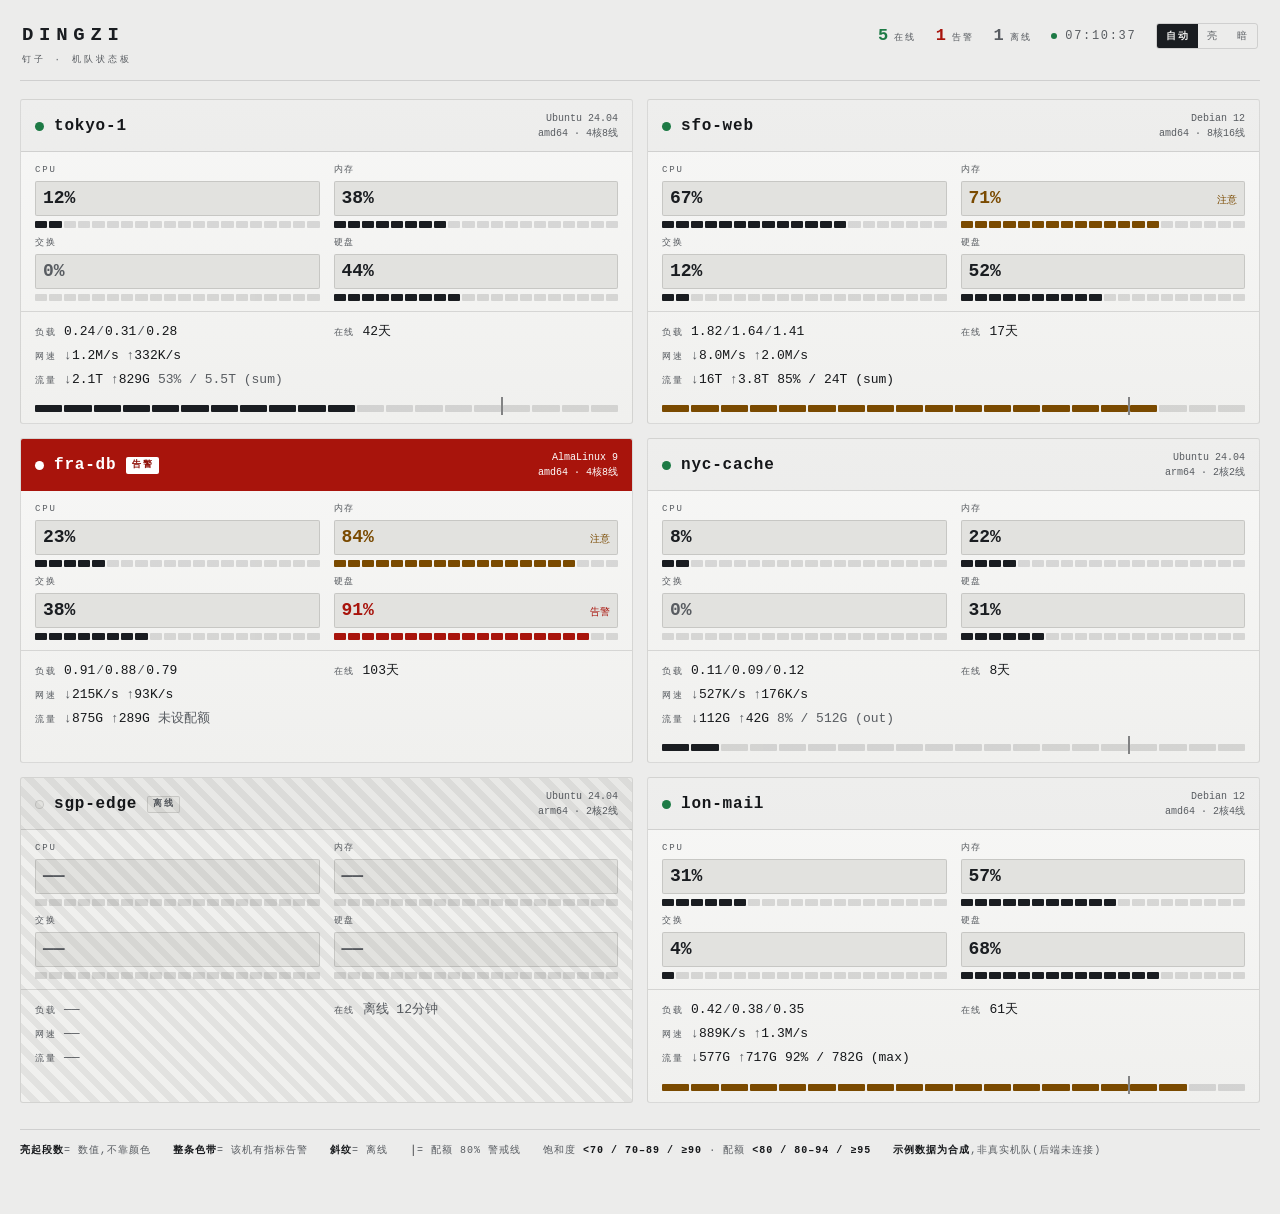
==== internal/server/web/index.html @ e0c04b88 "Promote station board to the product panel; act on rebuild directive Author chose direction A and as" ====
<!DOCTYPE html>
<html lang="zh-CN" data-theme="auto">
<head>
<meta charset="UTF-8">
<meta name="viewport" content="width=device-width, initial-scale=1">
<meta name="color-scheme" content="dark light">
<title>Dingzi 钉子</title>
</head>
<body>
<!--
THESIS: A fleet panel read the way a departure board is read — from across the
room, before you decide to care. Refuses the category's rounded-card dashboard
with a donut chart and a gradient accent.
OWN-WORLD: Near-black board ground, amber readouts in recessed wells. Segmented
LED bars whose lit count carries the value, so magnitude survives without
colour. A board marks an exception loudly: a machine in trouble takes a filled
status band across its header, the way a cancelled service does. Light theme is
the printed timetable — black ink on paper, colour reserved for exceptions.
STORY: The operator sees which headers are banded and knows the fleet's state
without reading a number.
FIRST VIEWPORT: Board header with live clock and fleet tally; beneath it a grid
of machine blocks, four saturation metrics loud, static facts quiet.
FORM: Transit departure board, candidate 6 of 7, seed f4ae58b6. Chosen by the
author over the rack panel and the bar signature.
FINISH: unreviewed and undocumented is unfinished; this build ends with the finish review, the verdict, DESIGN.md, and every shipping raster carrying its provenance
-->
<style>
/* ---- tokens -------------------------------------------------------------
   Dark is the board itself. Light is not a washed-out board: it is the printed
   timetable, where normal entries are black ink and only exceptions take
   colour. That inversion is what fixes the light theme's contrast — the old
   amber-on-paper readouts sat at 4.18:1, under the 4.5:1 floor. */
:root{
  --ground:#08090b; --board:#13161b; --board-lo:#0e1116; --well:#080a0d;
  --edge:rgba(255,255,255,.07);
  --ink:#e9e7e2; --ink-dim:#8a8780;
  --val:#ffb000;              /* normal readout */
  --caution:#ffd400; --warn:#ff4133; --ok:#3ad17c;
  --band:#ff4133;             /* header band on an in-trouble machine */
  /* Ink on the band is the board's own ground, not white: white on this red is
     3.47:1, and darkening the band to fix that would cost it the loudness that
     makes it the anchor. Dark-on-bright is what warning signage does anyway, and
     it reads as punched out of the board. #08090b on #ff4133 = 5.66:1. */
  --band-ink:#08090b;
  /* The 告警 tag is a light chip standing off the red band, carrying ink deeper
     than the band itself: --band on white is only 3.47:1, and this tag is what
     keeps state off colour alone. #c62519 on #f7f5f2 = 4.9:1. */
  --flag-bg:#f7f5f2; --flag-ink:#c62519;
  --lamp-glow:1;              /* LEDs emit on the dark board */
  --hatch:rgba(255,255,255,.045);
  --mono:ui-monospace,SFMono-Regular,"SF Mono",Menlo,Consolas,monospace;
  --sans:-apple-system,BlinkMacSystemFont,"Segoe UI","Noto Sans SC","PingFang SC","Microsoft YaHei",sans-serif;
  --r:3px;
}
/* Light: printed timetable. Measured against --well #e2e2df —
   ink #1a1d21 15.2:1 · caution #7a4a00 6.0:1 · warn #a8140c 6.1:1 · dim #585c61 5.2:1.
   All clear 4.5:1. Normal readouts are ink, not amber, so the colour that does
   appear means something. */
@media (prefers-color-scheme:light){
  :root[data-theme=auto]{
    --ground:#ececeb; --board:#f7f7f6; --board-lo:#f0f0ee; --well:#e2e2df;
    --edge:rgba(0,0,0,.12);
    --ink:#15171a; --ink-dim:#585c61;
    --val:#1a1d21; --caution:#7a4a00; --warn:#a8140c; --ok:#1d7a45;
    --band:#a8140c; --band-ink:#fff; --flag-bg:#fff; --flag-ink:#8f1109;
    --lamp-glow:0;            /* printed status dots do not emit light */
    --hatch:rgba(0,0,0,.055);
  }
}
:root[data-theme=light]{
  --ground:#ececeb; --board:#f7f7f6; --board-lo:#f0f0ee; --well:#e2e2df;
  --edge:rgba(0,0,0,.12);
  --ink:#15171a; --ink-dim:#585c61;
  --val:#1a1d21; --caution:#7a4a00; --warn:#a8140c; --ok:#1d7a45;
  --band:#a8140c; --band-ink:#fff; --flag-bg:#fff; --flag-ink:#8f1109;
  --lamp-glow:0;
  --hatch:rgba(0,0,0,.055);
}
*{box-sizing:border-box;margin:0;padding:0}
html{-webkit-text-size-adjust:100%}
body{
  background:var(--ground); color:var(--ink);
  font-family:var(--sans); font-size:14px; line-height:1.4;
  padding:22px 20px 56px; min-height:100vh;
  font-variant-numeric:tabular-nums;
}
/* Browser surfaces belong to the design too — these ship as browser defaults
   otherwise, which is the cheapest tell that a page was assembled. */
::selection{background:var(--val);color:var(--ground)}
:root{caret-color:var(--val);scrollbar-color:var(--edge) transparent;scrollbar-width:thin}
::-webkit-scrollbar{width:11px;height:11px}
::-webkit-scrollbar-track{background:transparent}
::-webkit-scrollbar-thumb{background:var(--edge);border-radius:6px}
::-webkit-scrollbar-thumb:hover{background:var(--ink-dim)}
:focus-visible{outline:2px solid var(--val);outline-offset:2px}

/* ---- board header ------------------------------------------------------- */
.board{max-width:1560px;margin:0 auto}
.masthead{
  display:flex;align-items:baseline;gap:18px;flex-wrap:wrap;
  padding:0 2px 14px;border-bottom:1px solid var(--edge);margin-bottom:18px;
}
.wordmark{
  font-family:var(--mono);font-size:19px;font-weight:700;letter-spacing:.30em;
  text-transform:uppercase;color:var(--val);
}
.wordmark small{
  display:block;font-size:9px;letter-spacing:.34em;color:var(--ink-dim);
  margin-top:5px;font-weight:400;
}
.tally{display:flex;gap:20px;margin-left:auto;align-items:center;flex-wrap:wrap}
.tally b{font-family:var(--mono);font-size:17px;font-weight:600}
.tally i{
  font-style:normal;font-size:9px;letter-spacing:.20em;text-transform:uppercase;
  color:var(--ink-dim);margin-left:6px;
}
.t-on b{color:var(--ok)} .t-warn b{color:var(--warn)} .t-off b{color:var(--ink-dim)}
/* Now-marker: a board nobody can date lies when the feed dies. */
.clock{
  font-family:var(--mono);font-size:12px;letter-spacing:.14em;color:var(--ink-dim);
  display:flex;align-items:center;gap:8px;
}
.clock .beat{
  width:6px;height:6px;border-radius:50%;background:var(--ok);
  box-shadow:0 0 calc(8px * var(--lamp-glow)) var(--ok);
  animation:beat 2s steps(1,end) infinite;
}
@keyframes beat{0%,49%{opacity:1}50%,100%{opacity:.18}}
.themer{display:flex;border:1px solid var(--edge);border-radius:var(--r);overflow:hidden}
.themer button{
  font:inherit;font-size:10px;letter-spacing:.14em;text-transform:uppercase;
  padding:5px 9px;background:transparent;color:var(--ink-dim);border:0;cursor:pointer;
}
.themer button[aria-pressed=true]{background:var(--val);color:var(--ground);font-weight:700}

.grid{display:grid;gap:14px;grid-template-columns:repeat(auto-fill,minmax(430px,1fr))}
@media (max-width:940px){.grid{grid-template-columns:1fr}}

/* ---- machine block ------------------------------------------------------ */
.mc{
  background:linear-gradient(180deg,var(--board) 0%,var(--board-lo) 100%);
  border:1px solid var(--edge);border-radius:var(--r);
  padding:0 0 11px;position:relative;overflow:hidden;
}
.mc.is-off{background:var(--board-lo)}
/* Offline hatch — state as pattern, never colour alone. */
.mc.is-off::before{
  content:"";position:absolute;inset:0;pointer-events:none;
  background:repeating-linear-gradient(45deg,transparent 0 7px,var(--hatch) 7px 14px);
}
/* THE ANCHOR. A 9px lamp against ten equal wells gave the eye nothing to catch,
   so a machine in trouble takes a filled band across its whole header — what a
   board does to a cancelled service. This is the card-level signal that makes
   the fleet readable without reading a number. */
.mc-head{
  display:flex;align-items:center;gap:10px;
  padding:11px 14px 10px;border-bottom:1px solid var(--edge);
  background:rgba(0,0,0,.16);
}
:root[data-theme=light] .mc-head,
:root[data-theme=auto] .mc-head{background:rgba(0,0,0,.035)}
@media (prefers-color-scheme:dark){:root[data-theme=auto] .mc-head{background:rgba(0,0,0,.16)}}
.mc.is-warn .mc-head{background:var(--band);border-bottom-color:var(--band)}
.mc.is-warn .mc-name,.mc.is-warn .mc-spec{color:var(--band-ink)}
/* No opacity on the spec here: fading ink against the band is what pushed it
   under the contrast floor. It is already quiet by size. */
.lamp{width:9px;height:9px;border-radius:50%;flex:none;background:var(--ok);
  box-shadow:0 0 calc(9px * var(--lamp-glow)) var(--ok)}
.lamp.off{background:var(--well);box-shadow:inset 0 0 0 1px var(--edge)}
/* On a banded header the lamp reads as a hole punched in the band. A glowing
   green dot inside a red band would be two conflicting signals. */
.mc.is-warn .lamp{background:var(--band-ink);box-shadow:none}
.mc-name{font-family:var(--mono);font-size:16px;font-weight:600;letter-spacing:.05em}
/* Text marker beside the lamp: colourblind- and distance-safe. */
.mc-flag{
  font-family:var(--mono);font-size:9px;letter-spacing:.16em;text-transform:uppercase;
  padding:2px 6px;border-radius:2px;font-weight:700;
}
.mc.is-warn .mc-flag{background:var(--flag-bg);color:var(--flag-ink)}
.mc-flag.off{background:var(--well);color:var(--ink-dim);box-shadow:inset 0 0 0 1px var(--edge)}
.mc-spec{
  margin-left:auto;text-align:right;font-family:var(--mono);font-size:10px;
  color:var(--ink-dim);line-height:1.5;
}

/* ---- tier 1: the four saturation metrics, loud ---------------------------
   PRODUCT.md principle 3: unequal information, unequal weight. These four say
   whether the machine is in trouble, so they get the size and the bars. */
.sat{padding:12px 14px 0;display:grid;grid-template-columns:1fr 1fr;gap:9px 14px}
.mod{min-width:0}
.mod-k{
  font-family:var(--mono);font-size:9px;letter-spacing:.20em;text-transform:uppercase;
  color:var(--ink-dim);margin-bottom:4px;
}
/* Recessed well. No fold seam: at this size a 1px line across the middle of a
   numeral reads as a strikethrough, not a hinge. */
.well{
  background:var(--well);border-radius:2px;box-shadow:inset 0 0 0 1px var(--edge);
  padding:5px 8px;display:flex;align-items:baseline;gap:7px;
  transform-origin:50% 50%;backface-visibility:hidden;
}
.well.flipping{animation:flip .19s ease-out}
@keyframes flip{
  0%{transform:perspective(220px) rotateX(-84deg);filter:brightness(1.5)}
  100%{transform:perspective(220px) rotateX(0);filter:brightness(1)}
}
@media (prefers-reduced-motion:reduce){
  .well.flipping{animation:none}
  .clock .beat{animation:none}
}
.num{font-family:var(--mono);font-size:18px;font-weight:600;color:var(--val)}
.num.caution{color:var(--caution)} .num.warn{color:var(--warn)}
.num.dead,.num.zero{color:var(--ink-dim)}
.sub{font-family:var(--mono);font-size:10px;color:var(--ink-dim);margin-left:auto;
  white-space:nowrap}
.num.caution+.sub{color:var(--caution)} .num.warn+.sub{color:var(--warn)}

/* Segmented bar: lit-segment COUNT carries the value, so magnitude reads
   without relying on hue. */
.segs{display:flex;gap:2px;margin-top:5px;height:7px}
.seg{flex:1;background:var(--edge);border-radius:1px}
.seg.on{background:var(--val)}
.seg.on.caution{background:var(--caution)}
.seg.on.warn{background:var(--warn)}
.mc.is-off .seg{background:var(--edge)}

/* ---- tier 2: reference facts, quiet ------------------------------------- */
.facts{padding:11px 14px 0;margin-top:10px;border-top:1px solid var(--edge);
  display:grid;grid-template-columns:1fr 1fr;gap:6px 14px}
.fx{display:flex;align-items:baseline;gap:8px;min-width:0}
.fk{font-family:var(--mono);font-size:9px;letter-spacing:.17em;text-transform:uppercase;
  color:var(--ink-dim);flex:none}
.fv{font-family:var(--mono);font-size:13px;color:var(--ink)}
.fv.k{color:var(--ink-dim)}
.fv i{font-style:normal;color:var(--ink-dim)}
.fv em{font-style:normal;color:var(--ink-dim);padding:0 1px}
.w2{grid-column:1/-1}
/* Quota: the bar is scaled to the cap, so the tick marks the 80% caution line
   rather than restating the bar's own end. */
.quota{position:relative;margin-top:5px}
.limit{position:absolute;top:-3px;bottom:-3px;left:80%;width:2px;background:var(--ink);
  opacity:.5}
.legend{
  max-width:1560px;margin:26px auto 0;padding-top:14px;border-top:1px solid var(--edge);
  font-family:var(--mono);font-size:10px;letter-spacing:.10em;color:var(--ink-dim);
  display:flex;gap:9px 22px;flex-wrap:wrap;
}
.legend b{color:var(--ink);font-weight:600}

/* ---- phone --------------------------------------------------------------
   Last, so these win the cascade over the rules they override.
   The saturation metrics STAY two-up: collapsing all ten fields to one column
   cost 612px per machine, which is a ~30,000px scroll at the 50-machine ceiling
   PRODUCT.md names, on the viewport it calls first-class. */
@media (max-width:560px){
  body{padding:16px 12px 44px}
  .masthead{gap:11px;padding-bottom:12px}
  .tally{margin-left:0;width:100%;gap:13px}
  .tally b{font-size:15px}
  .wordmark{font-size:16px}
  .wordmark small{font-size:8px}
  .mc-head{padding:10px 12px 9px}
  .mc-name{font-size:15px}
  .mc-spec{font-size:9px}
  .sat{padding:11px 12px 0;gap:8px 10px}
  .num{font-size:16px}
  .facts{padding:10px 12px 0;grid-template-columns:1fr;gap:5px}
  .legend{gap:7px 16px}
}
</style>
<div class="board">
  <header class="masthead">
    <div class="wordmark">DINGZI<small>钉子 · 机队状态板</small></div>
    <div class="tally">
      <span class="t-on"><b id="n-on">—</b><i>在线</i></span>
      <span class="t-warn"><b id="n-warn">—</b><i>告警</i></span>
      <span class="t-off"><b id="n-off">—</b><i>离线</i></span>
      <span class="clock"><span class="beat" aria-hidden="true"></span><span id="clk">--:--:--</span></span>
      <div class="themer" role="group" aria-label="主题">
        <button type="button" data-t="auto" aria-pressed="true">自动</button>
        <button type="button" data-t="light" aria-pressed="false">亮</button>
        <button type="button" data-t="dark" aria-pressed="false">暗</button>
      </div>
    </div>
  </header>
  <div class="grid" id="grid"></div>
  <div class="legend">
    <span><b>亮起段数</b>= 数值,不靠颜色</span>
    <span><b>整条色带</b>= 该机有指标告警</span>
    <span><b>斜纹</b>= 离线</span>
    <span><b>│</b>= 配额 80% 警戒线</span>
    <span>饱和度 <b>&lt;70 / 70–89 / ≥90</b> · 配额 <b>&lt;80 / 80–94 / ≥95</b></span>
    <span id="src"></span>
  </div>
</div>
<script>
"use strict";
const T={caution:70,warn:90};
const band=v=>v>=T.warn?"warn":v>=T.caution?"caution":"";
const qband=v=>v>=95?"warn":v>=80?"caution":"";
function human(b){const u=["B","K","M","G","T","P"];let i=0;
  while(b>=1024&&i<u.length-1){b/=1024;i++}
  return (b<10&&i>0?b.toFixed(1):Math.round(b))+u[i]}
function dur(s){if(!s)return "—";const d=Math.floor(s/86400);
  if(d>0)return d+"天";const h=Math.floor(s/3600);
  if(h>0)return h+"小时";return Math.max(1,Math.floor(s/60))+"分钟"}
function segs(v,cls){let h='<div class="segs" aria-hidden="true">';
  const on=Math.round(v/5);
  for(let i=0;i<20;i++)h+='<div class="seg'+(i<on?" on "+cls:"")+'"></div>';
  return h+"</div>"}
// Tier 1: loud. Lit-segment count carries magnitude; the text marker carries
// caution and warn without relying on hue.
function sat(k,v,off){
  if(off)return '<div class="mod"><div class="mod-k">'+k+'</div><div class="well">'+
    '<span class="num dead">——</span></div>'+segs(0,"")+'</div>';
  const c=band(v), tone=v===0?"zero":c;
  return '<div class="mod"><div class="mod-k">'+k+'</div><div class="well">'+
    '<span class="num '+tone+'">'+v+'%</span>'+
    (c?'<span class="sub">'+(c==="warn"?"告警":"注意")+'</span>':'')+
    '</div>'+segs(v,c)+'</div>'}
function quota(m){
  const io='<span class="fv"><i>↓</i>'+human(m.net_in_total)+
    ' <i>↑</i>'+human(m.net_out_total)+'</span>';
  if(!m.quota_bytes)return '<div class="fx w2"><span class="fk">流量</span>'+io+
    '<span class="fv k">未设配额</span></div>';
  const mode=m.quota_mode||"sum";
  const used=mode==="out"?m.net_out_total:mode==="max"
    ?Math.max(m.net_in_total,m.net_out_total):m.net_in_total+m.net_out_total;
  const p=Math.min(100,Math.round(used/m.quota_bytes*100)), c=qband(p);
  return '<div class="fx w2"><span class="fk">流量</span>'+io+
    '<span class="fv'+(c?" ":" k")+'">'+p+'% / '+human(m.quota_bytes)+
    ' ('+mode+')</span></div>'+
    '<div class="w2 quota">'+segs(p,c)+'<span class="limit"></span></div>'}
function card(m){
  const off=!m.online;
  const hot=!off&&[m.cpu,m.mem,m.swap,m.disk].some(v=>v>=T.warn);
  return '<article class="mc'+(off?" is-off":"")+(hot?" is-warn":"")+'">'+
    '<div class="mc-head">'+
      '<span class="lamp'+(off?" off":"")+'" aria-hidden="true"></span>'+
      '<span class="mc-name">'+m.name+'</span>'+
      (off?'<span class="mc-flag off">离线</span>':
       hot?'<span class="mc-flag">告警</span>':'')+
      '<span class="mc-spec">'+m.platform+' '+m.platform_version+'<br>'+
        m.arch+' · '+m.cores+'核'+m.threads+'线</span>'+
    '</div>'+
    '<div class="sat">'+sat("CPU",m.cpu,off)+sat("内存",m.mem,off)+
      sat("交换",m.swap,off)+sat("硬盘",m.disk,off)+'</div>'+
    '<div class="facts">'+
      '<div class="fx"><span class="fk">负载</span><span class="fv'+(off?" k":"")+'">'+
        (off?"——":m.load.map(x=>x.toFixed(2)).join('<em>/</em>'))+'</span></div>'+
      '<div class="fx"><span class="fk">在线</span><span class="fv'+(off?" k":"")+'">'+
        (off?"离线 "+dur(m.offline_for):dur(m.uptime))+'</span></div>'+
      '<div class="fx w2"><span class="fk">网速</span><span class="fv'+(off?" k":"")+'">'+
        (off?"——":'<i>↓</i>'+human(m.net_in_speed)+'/s <i>↑</i>'+
          human(m.net_out_speed)+'/s')+'</span></div>'+
      (off?'<div class="fx w2"><span class="fk">流量</span>'+
        '<span class="fv k">——</span></div>':quota(m))+
    '</div></article>'}

const grid=document.getElementById("grid");
function render(list){
  grid.innerHTML=list.map(card).join("");
  const on=list.filter(m=>m.online).length;
  const hot=list.filter(m=>m.online&&
    [m.cpu,m.mem,m.swap,m.disk].some(v=>v>=T.warn)).length;
  document.getElementById("n-on").textContent=on;
  document.getElementById("n-warn").textContent=hot;
  document.getElementById("n-off").textContent=list.length-on;
}
// The panel reads its own API. Until the server exists the demo set renders so
// the surface can be reviewed, and it says so in the legend rather than passing
// invented figures off as a real fleet.
async function load(){
  try{
    const r=await fetch("/api/v1/servers",{headers:{"Accept":"application/json"}});
    if(!r.ok)throw new Error("HTTP "+r.status);
    render(await r.json());
    document.getElementById("src").textContent="";
  }catch{
    render(DEMO);
    document.getElementById("src").innerHTML=
      '<b>示例数据为合成</b>,非真实机队(后端未连接)';
  }
}
const DEMO=[
 {name:"tokyo-1",platform:"Ubuntu",platform_version:"24.04",arch:"amd64",cores:4,
  threads:8,online:1,cpu:12,mem:38,swap:0,disk:44,load:[.24,.31,.28],uptime:3628800,
  net_in_speed:1.26e6,net_out_speed:3.4e5,net_in_total:2.31e12,net_out_total:8.9e11,
  quota_bytes:6e12,quota_mode:"sum"},
 {name:"sfo-web",platform:"Debian",platform_version:"12",arch:"amd64",cores:8,
  threads:16,online:1,cpu:67,mem:71,swap:12,disk:52,load:[1.82,1.64,1.41],
  uptime:1468800,net_in_speed:8.4e6,net_out_speed:2.1e6,net_in_total:1.8e13,
  net_out_total:4.2e12,quota_bytes:2.6e13,quota_mode:"sum"},
 {name:"fra-db",platform:"AlmaLinux",platform_version:"9",arch:"amd64",cores:4,
  threads:8,online:1,cpu:23,mem:84,swap:38,disk:91,load:[.91,.88,.79],
  uptime:8899200,net_in_speed:2.2e5,net_out_speed:9.5e4,net_in_total:9.4e11,
  net_out_total:3.1e11,quota_bytes:0},
 {name:"nyc-cache",platform:"Ubuntu",platform_version:"24.04",arch:"arm64",cores:2,
  threads:2,online:1,cpu:8,mem:22,swap:0,disk:31,load:[.11,.09,.12],uptime:691200,
  net_in_speed:5.4e5,net_out_speed:1.8e5,net_in_total:1.2e11,net_out_total:4.5e10,
  quota_bytes:5.5e11,quota_mode:"out"},
 {name:"sgp-edge",platform:"Ubuntu",platform_version:"24.04",arch:"arm64",cores:2,
  threads:2,online:0,offline_for:720},
 {name:"lon-mail",platform:"Debian",platform_version:"12",arch:"amd64",cores:2,
  threads:4,online:1,cpu:31,mem:57,swap:4,disk:68,load:[.42,.38,.35],uptime:5270400,
  net_in_speed:9.1e5,net_out_speed:1.4e6,net_in_total:6.2e11,net_out_total:7.7e11,
  quota_bytes:8.4e11,quota_mode:"max"}];

const Q=new URLSearchParams(location.search);
const STILL=Q.has("still");
function tick(){const d=new Date();document.getElementById("clk").textContent=
  [d.getHours(),d.getMinutes(),d.getSeconds()]
    .map(x=>String(x).padStart(2,"0")).join(":")}
if(STILL){document.getElementById("clk").textContent="14:32:07"}
else{tick();setInterval(tick,1000);
  setInterval(()=>{const w=grid.querySelectorAll(".well");
    const t=w[Math.floor(Math.random()*w.length)];if(!t)return;
    t.classList.add("flipping");
    setTimeout(()=>t.classList.remove("flipping"),200)},1400);}

const html=document.documentElement;
const btns=[...document.querySelectorAll(".themer button")];
function setT(t,persist){html.dataset.theme=t;
  if(persist!==false)try{localStorage.setItem("dingzi-theme",t)}catch{}
  btns.forEach(b=>b.setAttribute("aria-pressed",String(b.dataset.t===t)))}
btns.forEach(b=>b.onclick=()=>setT(b.dataset.t));
const forced=Q.get("theme");
let stored=null;try{stored=localStorage.getItem("dingzi-theme")}catch{}
setT(forced||stored||"auto",!forced);
load();
</script>
</body>
</html>
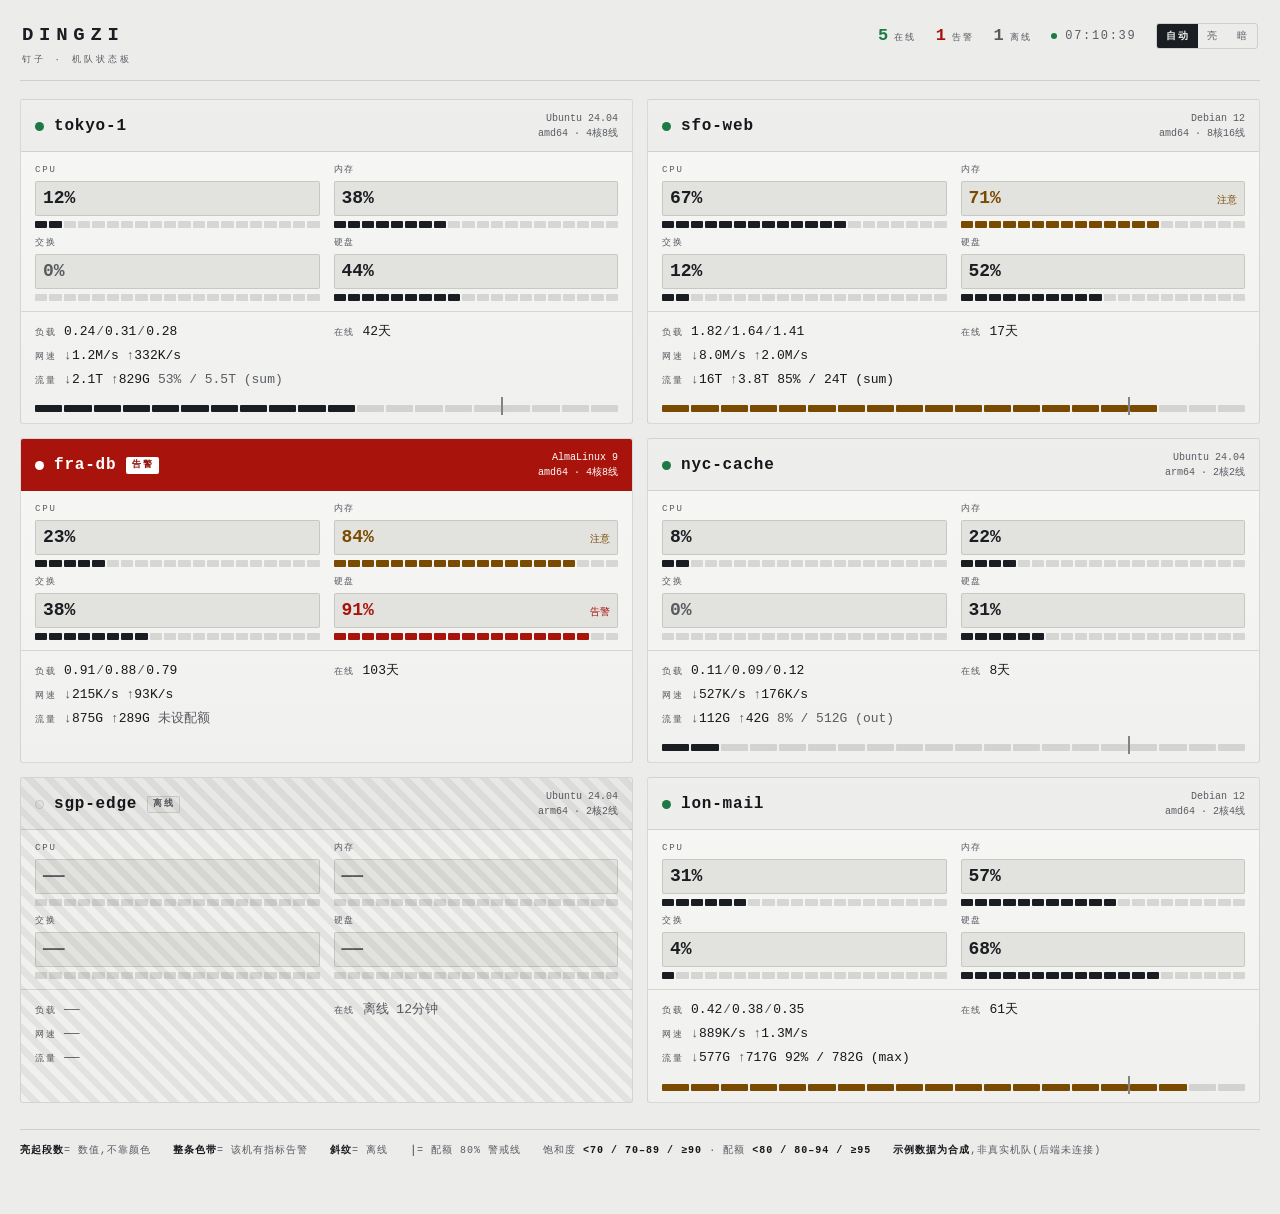
==== commit d3e447fc: "Add terminal UI, integration tests and CI UI: xterm.js vendored into the binary rather than loaded f" ====
--- a/internal/server/web/index.html
+++ b/internal/server/web/index.html
@@ -5,6 +5,11 @@
 <meta name="viewport" content="width=device-width, initial-scale=1">
 <meta name="color-scheme" content="dark light">
 <title>Dingzi 钉子</title>
+<!-- xterm.js, vendored rather than loaded from a CDN: the panel is one binary
+     with no outbound dependencies, and a monitoring tool that needs the
+     internet to render is a monitoring tool that fails when you need it.
+     MIT licensed, see vendor/LICENSE-xterm. -->
+<link rel="stylesheet" href="vendor/xterm.css">
 </head>
 <body>
 <!--
@@ -267,6 +272,64 @@
   .facts{padding:10px 12px 0;grid-template-columns:1fr;gap:5px}
   .legend{gap:7px 16px}
 }
+/* ── terminal ─────────────────────────────────────────────────────────────
+   A service panel opening on the board, not a separate application. The
+   terminal's own colours are already amber-on-near-black, so it needs no
+   reconciling with the board — it needs a frame that reads as part of it. */
+.mc-term{
+  margin-left:auto;align-self:start;
+  font:600 11px/1 var(--mono);letter-spacing:.06em;
+  color:var(--val);background:var(--well);
+  border:1px solid var(--edge);border-radius:var(--r);
+  padding:4px 7px;cursor:pointer;
+}
+.mc-term:hover{border-color:var(--val)}
+.mc-term:focus-visible{outline:2px solid var(--val);outline-offset:2px}
+/* On a card whose header is a solid warning band, the button sits on that band
+   and must take its ink from it or it disappears into the colour. */
+.mc.is-warn .mc-term{color:var(--band-ink);border-color:rgba(0,0,0,.35);
+  background:rgba(0,0,0,.12)}
+
+.term-wrap{
+  position:fixed;inset:0;z-index:50;display:none;
+  background:color-mix(in srgb,var(--ground) 88%,transparent);
+  backdrop-filter:blur(3px);
+  padding:min(4vh,32px) min(4vw,32px);
+}
+.term-wrap[data-open="1"]{display:flex}
+.term-box{
+  margin:auto;width:100%;max-width:1100px;height:100%;max-height:760px;
+  display:flex;flex-direction:column;
+  background:var(--board);border:1px solid var(--edge);border-radius:var(--r);
+  box-shadow:0 24px 64px rgba(0,0,0,.45);overflow:hidden;
+}
+.term-head{
+  display:flex;align-items:center;gap:10px;
+  padding:9px 12px;background:var(--board-lo);
+  border-bottom:1px solid var(--edge);
+}
+.term-title{font:600 13px/1.2 var(--sans);color:var(--ink)}
+.term-shell{font:400 11px/1.2 var(--mono);color:var(--ink-dim)}
+/* The exposure is stated in the frame, every session. An operator who opened a
+   root shell on a container should not have to remember that they did. */
+.term-warn{
+  font:600 10px/1 var(--mono);letter-spacing:.04em;
+  color:var(--flag-ink);background:var(--flag-bg);
+  padding:3px 6px;border-radius:2px;
+}
+.term-x{
+  margin-left:auto;font:600 15px/1 var(--mono);
+  color:var(--ink-dim);background:none;border:0;cursor:pointer;padding:4px 8px;
+}
+.term-x:hover{color:var(--warn)}
+.term-x:focus-visible{outline:2px solid var(--val);outline-offset:2px}
+.term-body{flex:1;min-height:0;background:var(--well);padding:8px 10px}
+.term-body .xterm{height:100%}
+@media (max-width:560px){
+  .term-wrap{padding:0}
+  .term-box{max-height:none;border-radius:0;border:0}
+  .term-shell{display:none}
+}
 </style>
 <div class="board">
   <header class="masthead">
@@ -291,13 +354,35 @@
     <span><b>│</b>= 配额 80% 警戒线</span>
     <span>饱和度 <b>&lt;70 / 70–89 / ≥90</b> · 配额 <b>&lt;80 / 80–94 / ≥95</b></span>
     <span id="src"></span>
+    <span id="term-note"></span>
   </div>
 </div>
+<div class="term-wrap" id="term-wrap" role="dialog" aria-modal="true"
+     aria-labelledby="term-title">
+  <div class="term-box">
+    <div class="term-head">
+      <span class="term-title" id="term-title">终端</span>
+      <span class="term-shell" id="term-shell"></span>
+      <span class="term-warn">以 agent 的用户身份运行</span>
+      <button class="term-x" id="term-x" aria-label="关闭终端">✕</button>
+    </div>
+    <div class="term-body" id="term-body"></div>
+  </div>
+</div>
+
+<script src="vendor/xterm.js"></script>
+<script src="vendor/addon-fit.js"></script>
 <script>
 "use strict";
 const T={caution:70,warn:90};
 const band=v=>v>=T.warn?"warn":v>=T.caution?"caution":"";
 const qband=v=>v>=95?"warn":v>=80?"caution":"";
+// esc guards every agent-supplied string on its way into HTML. The machine name
+// comes from a hostname or an operator's input, and the platform strings come
+// from the agent, so none of them are the panel's to trust.
+function esc(s){return String(s==null?"":s)
+  .replace(/&/g,"&amp;").replace(/</g,"&lt;").replace(/>/g,"&gt;")
+  .replace(/"/g,"&quot;").replace(/'/g,"&#39;")}
 function human(b){const u=["B","K","M","G","T","P"];let i=0;
   while(b>=1024&&i<u.length-1){b/=1024;i++}
   return (b<10&&i>0?b.toFixed(1):Math.round(b))+u[i]}
@@ -337,11 +422,16 @@
   return '<article class="mc'+(off?" is-off":"")+(hot?" is-warn":"")+'">'+
     '<div class="mc-head">'+
       '<span class="lamp'+(off?" off":"")+'" aria-hidden="true"></span>'+
-      '<span class="mc-name">'+m.name+'</span>'+
+      '<span class="mc-name">'+esc(m.name)+'</span>'+
       (off?'<span class="mc-flag off">离线</span>':
        hot?'<span class="mc-flag">告警</span>':'')+
-      '<span class="mc-spec">'+m.platform+' '+m.platform_version+'<br>'+
-        m.arch+' · '+m.cores+'核'+m.threads+'线</span>'+
+      '<span class="mc-spec">'+esc(m.platform)+' '+esc(m.platform_version)+'<br>'+
+        esc(m.arch)+' · '+m.cores+'核'+m.threads+'线</span>'+
+      // Shown only where a terminal can actually open: the panel allows it, the
+      // agent allows it, and the machine is online.
+      ((PANEL_TERMINAL&&m.terminal&&!off)
+        ?'<button class="mc-term" data-id="'+m.id+'" data-name="'+esc(m.name)+
+         '" title="打开终端" aria-label="打开 '+esc(m.name)+' 的终端">›_</button>':'')+
     '</div>'+
     '<div class="sat">'+sat("CPU",m.cpu,off)+sat("内存",m.mem,off)+
       sat("交换",m.swap,off)+sat("硬盘",m.disk,off)+'</div>'+
@@ -370,13 +460,40 @@
 // The panel reads its own API. Until the server exists the demo set renders so
 // the surface can be reviewed, and it says so in the legend rather than passing
 // invented figures off as a real fleet.
+// PANEL_TERMINAL is whether the panel itself allows terminals. A machine also
+// has to have an agent started with --allow-terminal; both must agree before the
+// button appears, so an operator is never offered a control that always fails.
+let PANEL_TERMINAL=false;
+
+// The API is flat and uses its own field names. Normalising here keeps the
+// renderer working from one shape whether the data came from the server or the
+// demo set, instead of teaching every call site about both.
+function adapt(row,now){
+  return {id:row.id,name:row.name,online:row.online,
+    platform:row.platform,platform_version:"",arch:row.arch,
+    cores:row.cpu_cores,threads:row.cpu_threads,
+    cpu:row.cpu,mem:row.mem,swap:row.swap,disk:row.disk,
+    load:[row.load1,row.load5,row.load15],
+    uptime:row.uptime,
+    offline_for:row.last_seen?Math.max(0,now-row.last_seen):0,
+    net_in_speed:row.net_in_speed,net_out_speed:row.net_out_speed,
+    net_in_total:row.traffic_in,net_out_total:row.traffic_out,
+    quota_bytes:row.quota,quota_mode:row.quota_mode,
+    terminal:row.terminal_enabled,skew_ms:row.skew_ms||0};
+}
 async function load(){
   try{
     const r=await fetch("/api/v1/servers",{headers:{"Accept":"application/json"}});
     if(!r.ok)throw new Error("HTTP "+r.status);
-    render(await r.json());
-    document.getElementById("src").textContent="";
+    const d=await r.json();
+    PANEL_TERMINAL=!!d.terminal_enabled;
+    render((d.servers||[]).map(row=>adapt(row,d.now)));
+    // An empty but reachable fleet is a real state, and it is not the same as a
+    // backend that is down. Saying so beats an unexplained empty page.
+    document.getElementById("src").innerHTML=
+      (d.servers&&d.servers.length)?"":'面板已连接,尚未有 agent 上报';
   }catch{
+    PANEL_TERMINAL=false;
     render(DEMO);
     document.getElementById("src").innerHTML=
       '<b>示例数据为合成</b>,非真实机队(后端未连接)';
@@ -413,10 +530,121 @@
     .map(x=>String(x).padStart(2,"0")).join(":")}
 if(STILL){document.getElementById("clk").textContent="14:32:07"}
 else{tick();setInterval(tick,1000);
+  // Poll. Without this the board shows whatever was true when the tab opened,
+  // which for a monitoring panel is worse than showing nothing.
+  setInterval(load,2000);
   setInterval(()=>{const w=grid.querySelectorAll(".well");
     const t=w[Math.floor(Math.random()*w.length)];if(!t)return;
     t.classList.add("flipping");
     setTimeout(()=>t.classList.remove("flipping"),200)},1400);}
+
+/* ── terminal ─────────────────────────────────────────────────────────────── */
+const TW=document.getElementById("term-wrap");
+let TERM=null,FIT=null,WS=null,LASTFOCUS=null;
+
+// Themes for xterm. Reusing the board's own tokens rather than xterm's defaults,
+// so the terminal is the same object as the panel around it.
+function termTheme(){
+  const cs=getComputedStyle(document.documentElement);
+  const v=n=>cs.getPropertyValue(n).trim();
+  const light=document.documentElement.dataset.theme==="light"||
+    (document.documentElement.dataset.theme==="auto"&&
+     !window.matchMedia("(prefers-color-scheme: dark)").matches);
+  return light
+    ? {background:v("--well")||"#e2e2df",foreground:"#15171a",cursor:"#15171a",
+       selectionBackground:"rgba(0,0,0,.18)"}
+    : {background:v("--well")||"#080a0d",foreground:"#e9e7e2",cursor:v("--val"),
+       selectionBackground:"rgba(255,176,0,.28)"};
+}
+
+function closeTerm(){
+  TW.dataset.open="";
+  if(WS){WS.onclose=null;WS.close();WS=null}
+  if(TERM){TERM.dispose();TERM=null;FIT=null}
+  document.getElementById("term-shell").textContent="";
+  if(LASTFOCUS&&document.body.contains(LASTFOCUS)){LASTFOCUS.focus()}
+}
+
+function openTerm(id,name){
+  LASTFOCUS=document.activeElement;
+  document.getElementById("term-title").textContent="终端 · "+name;
+  document.getElementById("term-shell").textContent="";
+  TW.dataset.open="1";
+
+  TERM=new Terminal({
+    fontFamily:getComputedStyle(document.documentElement)
+      .getPropertyValue("--mono").trim()||"monospace",
+    fontSize:13,lineHeight:1.2,cursorBlink:true,
+    scrollback:2000,theme:termTheme(),
+    // Terminal output is bytes, not text. Letting xterm decode UTF-8 itself from
+    // the raw stream is what makes a Chinese filename arrive intact even when it
+    // is split across two frames.
+    convertEol:false});
+  FIT=new FitAddon.FitAddon();
+  TERM.loadAddon(FIT);
+  TERM.open(document.getElementById("term-body"));
+  FIT.fit();
+  TERM.focus();
+
+  const proto=location.protocol==="https:"?"wss:":"ws:";
+  const url=proto+"//"+location.host+"/api/v1/servers/"+id+
+    "/terminal?cols="+TERM.cols+"&rows="+TERM.rows;
+  WS=new WebSocket(url);
+  WS.binaryType="arraybuffer";
+
+  WS.onmessage=ev=>{
+    if(typeof ev.data==="string"){
+      // Text frames are control messages. Notices are printed into the pane so a
+      // refusal reads as words instead of an empty terminal.
+      let c;try{c=JSON.parse(ev.data)}catch{return}
+      if(c.type==="notice"){TERM.writeln("\x1b[33m"+c.message+"\x1b[0m")}
+      else if(c.type==="ready"){
+        document.getElementById("term-shell").textContent=c.shell||"";
+      }
+      return;
+    }
+    TERM.write(new Uint8Array(ev.data));
+  };
+  WS.onerror=()=>{TERM.writeln("\x1b[31m连接失败\x1b[0m")};
+  WS.onclose=()=>{TERM.writeln("\r\n\x1b[90m[连接已关闭]\x1b[0m")};
+
+  // Keystrokes go out as binary so the bytes the shell receives are exactly the
+  // bytes the terminal produced.
+  const enc=new TextEncoder();
+  TERM.onData(d=>{if(WS&&WS.readyState===1)WS.send(enc.encode(d))});
+
+  // Resizing has to reach the pty, or top and vi draw into the wrong box.
+  TERM.onResize(({cols,rows})=>{
+    if(WS&&WS.readyState===1){
+      WS.send(JSON.stringify({type:"resize",cols,rows}));
+    }
+  });
+}
+
+let fitTimer=null;
+window.addEventListener("resize",()=>{
+  if(!FIT)return;
+  clearTimeout(fitTimer);
+  fitTimer=setTimeout(()=>{try{FIT.fit()}catch{}},80);
+});
+
+document.getElementById("term-x").addEventListener("click",closeTerm);
+document.addEventListener("keydown",e=>{
+  // Escape closes only when the terminal is open, and only when it is not the
+  // shell that wants the key: xterm consumes Escape for the application, so this
+  // listener sees it on the document only when the pane has no focus.
+  if(e.key==="Escape"&&TW.dataset.open==="1"&&
+     !document.getElementById("term-body").contains(document.activeElement)){
+    closeTerm();
+  }
+});
+// Delegated, because cards are re-rendered on every poll and a listener bound to
+// a button would be discarded two seconds later.
+grid.addEventListener("click",e=>{
+  const b=e.target.closest(".mc-term");
+  if(!b)return;
+  openTerm(b.dataset.id,b.dataset.name);
+});
 
 const html=document.documentElement;
 const btns=[...document.querySelectorAll(".themer button")];
--- a/internal/server/web/vendor/xterm.css
+++ b/internal/server/web/vendor/xterm.css
@@ -0,0 +1,218 @@
+/**
+ * Copyright (c) 2014 The xterm.js authors. All rights reserved.
+ * Copyright (c) 2012-2013, Christopher Jeffrey (MIT License)
+ * https://github.com/chjj/term.js
+ * @license MIT
+ *
+ * Permission is hereby granted, free of charge, to any person obtaining a copy
+ * of this software and associated documentation files (the "Software"), to deal
+ * in the Software without restriction, including without limitation the rights
+ * to use, copy, modify, merge, publish, distribute, sublicense, and/or sell
+ * copies of the Software, and to permit persons to whom the Software is
+ * furnished to do so, subject to the following conditions:
+ *
+ * The above copyright notice and this permission notice shall be included in
+ * all copies or substantial portions of the Software.
+ *
+ * THE SOFTWARE IS PROVIDED "AS IS", WITHOUT WARRANTY OF ANY KIND, EXPRESS OR
+ * IMPLIED, INCLUDING BUT NOT LIMITED TO THE WARRANTIES OF MERCHANTABILITY,
+ * FITNESS FOR A PARTICULAR PURPOSE AND NONINFRINGEMENT. IN NO EVENT SHALL THE
+ * AUTHORS OR COPYRIGHT HOLDERS BE LIABLE FOR ANY CLAIM, DAMAGES OR OTHER
+ * LIABILITY, WHETHER IN AN ACTION OF CONTRACT, TORT OR OTHERWISE, ARISING FROM,
+ * OUT OF OR IN CONNECTION WITH THE SOFTWARE OR THE USE OR OTHER DEALINGS IN
+ * THE SOFTWARE.
+ *
+ * Originally forked from (with the author's permission):
+ *   Fabrice Bellard's javascript vt100 for jslinux:
+ *   http://bellard.org/jslinux/
+ *   Copyright (c) 2011 Fabrice Bellard
+ *   The original design remains. The terminal itself
+ *   has been extended to include xterm CSI codes, among
+ *   other features.
+ */
+
+/**
+ *  Default styles for xterm.js
+ */
+
+.xterm {
+    cursor: text;
+    position: relative;
+    user-select: none;
+    -ms-user-select: none;
+    -webkit-user-select: none;
+}
+
+.xterm.focus,
+.xterm:focus {
+    outline: none;
+}
+
+.xterm .xterm-helpers {
+    position: absolute;
+    top: 0;
+    /**
+     * The z-index of the helpers must be higher than the canvases in order for
+     * IMEs to appear on top.
+     */
+    z-index: 5;
+}
+
+.xterm .xterm-helper-textarea {
+    padding: 0;
+    border: 0;
+    margin: 0;
+    /* Move textarea out of the screen to the far left, so that the cursor is not visible */
+    position: absolute;
+    opacity: 0;
+    left: -9999em;
+    top: 0;
+    width: 0;
+    height: 0;
+    z-index: -5;
+    /** Prevent wrapping so the IME appears against the textarea at the correct position */
+    white-space: nowrap;
+    overflow: hidden;
+    resize: none;
+}
+
+.xterm .composition-view {
+    /* TODO: Composition position got messed up somewhere */
+    background: #000;
+    color: #FFF;
+    display: none;
+    position: absolute;
+    white-space: nowrap;
+    z-index: 1;
+}
+
+.xterm .composition-view.active {
+    display: block;
+}
+
+.xterm .xterm-viewport {
+    /* On OS X this is required in order for the scroll bar to appear fully opaque */
+    background-color: #000;
+    overflow-y: scroll;
+    cursor: default;
+    position: absolute;
+    right: 0;
+    left: 0;
+    top: 0;
+    bottom: 0;
+}
+
+.xterm .xterm-screen {
+    position: relative;
+}
+
+.xterm .xterm-screen canvas {
+    position: absolute;
+    left: 0;
+    top: 0;
+}
+
+.xterm .xterm-scroll-area {
+    visibility: hidden;
+}
+
+.xterm-char-measure-element {
+    display: inline-block;
+    visibility: hidden;
+    position: absolute;
+    top: 0;
+    left: -9999em;
+    line-height: normal;
+}
+
+.xterm.enable-mouse-events {
+    /* When mouse events are enabled (eg. tmux), revert to the standard pointer cursor */
+    cursor: default;
+}
+
+.xterm.xterm-cursor-pointer,
+.xterm .xterm-cursor-pointer {
+    cursor: pointer;
+}
+
+.xterm.column-select.focus {
+    /* Column selection mode */
+    cursor: crosshair;
+}
+
+.xterm .xterm-accessibility:not(.debug),
+.xterm .xterm-message {
+    position: absolute;
+    left: 0;
+    top: 0;
+    bottom: 0;
+    right: 0;
+    z-index: 10;
+    color: transparent;
+    pointer-events: none;
+}
+
+.xterm .xterm-accessibility-tree:not(.debug) *::selection {
+  color: transparent;
+}
+
+.xterm .xterm-accessibility-tree {
+  user-select: text;
+  white-space: pre;
+}
+
+.xterm .live-region {
+    position: absolute;
+    left: -9999px;
+    width: 1px;
+    height: 1px;
+    overflow: hidden;
+}
+
+.xterm-dim {
+    /* Dim should not apply to background, so the opacity of the foreground color is applied
+     * explicitly in the generated class and reset to 1 here */
+    opacity: 1 !important;
+}
+
+.xterm-underline-1 { text-decoration: underline; }
+.xterm-underline-2 { text-decoration: double underline; }
+.xterm-underline-3 { text-decoration: wavy underline; }
+.xterm-underline-4 { text-decoration: dotted underline; }
+.xterm-underline-5 { text-decoration: dashed underline; }
+
+.xterm-overline {
+    text-decoration: overline;
+}
+
+.xterm-overline.xterm-underline-1 { text-decoration: overline underline; }
+.xterm-overline.xterm-underline-2 { text-decoration: overline double underline; }
+.xterm-overline.xterm-underline-3 { text-decoration: overline wavy underline; }
+.xterm-overline.xterm-underline-4 { text-decoration: overline dotted underline; }
+.xterm-overline.xterm-underline-5 { text-decoration: overline dashed underline; }
+
+.xterm-strikethrough {
+    text-decoration: line-through;
+}
+
+.xterm-screen .xterm-decoration-container .xterm-decoration {
+	z-index: 6;
+	position: absolute;
+}
+
+.xterm-screen .xterm-decoration-container .xterm-decoration.xterm-decoration-top-layer {
+	z-index: 7;
+}
+
+.xterm-decoration-overview-ruler {
+    z-index: 8;
+    position: absolute;
+    top: 0;
+    right: 0;
+    pointer-events: none;
+}
+
+.xterm-decoration-top {
+    z-index: 2;
+    position: relative;
+}
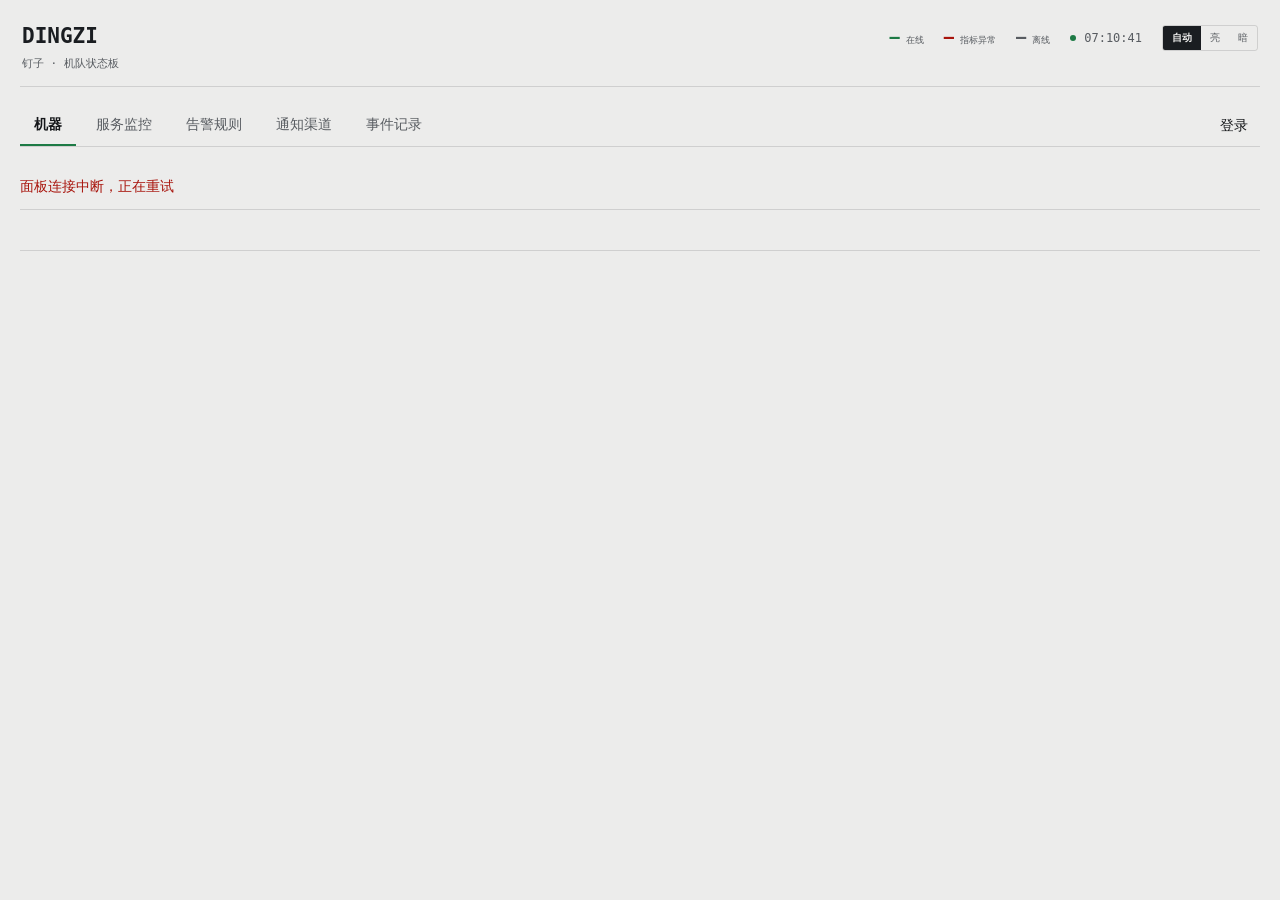
==== commit ef613973: "feat: complete monitoring, alerting, and credential features Core Features: - Service monitoring: HT" ====
--- a/internal/server/web/index.html
+++ b/internal/server/web/index.html
@@ -331,12 +331,13 @@
   .term-shell{display:none}
 }
 </style>
+<link rel="stylesheet" href="app.css">
 <div class="board">
   <header class="masthead">
     <div class="wordmark">DINGZI<small>钉子 · 机队状态板</small></div>
     <div class="tally">
       <span class="t-on"><b id="n-on">—</b><i>在线</i></span>
-      <span class="t-warn"><b id="n-warn">—</b><i>告警</i></span>
+      <span class="t-warn"><b id="n-warn">—</b><i>指标异常</i></span>
       <span class="t-off"><b id="n-off">—</b><i>离线</i></span>
       <span class="clock"><span class="beat" aria-hidden="true"></span><span id="clk">--:--:--</span></span>
       <div class="themer" role="group" aria-label="主题">
@@ -346,29 +347,35 @@
       </div>
     </div>
   </header>
-  <div class="grid" id="grid"></div>
-  <div class="legend">
-    <span><b>亮起段数</b>= 数值,不靠颜色</span>
-    <span><b>整条色带</b>= 该机有指标告警</span>
-    <span><b>斜纹</b>= 离线</span>
-    <span><b>│</b>= 配额 80% 警戒线</span>
-    <span>饱和度 <b>&lt;70 / 70–89 / ≥90</b> · 配额 <b>&lt;80 / 80–94 / ≥95</b></span>
-    <span id="src"></span>
-    <span id="term-note"></span>
-  </div>
+  <nav class="navigation" aria-label="主导航">
+    <a href="#fleet" data-view="fleet" aria-current="page">机器</a>
+    <a href="#monitors" data-view="monitors">服务监控</a>
+    <a href="#alerts" data-view="alerts">告警规则</a>
+    <a href="#channels" data-view="channels">通知渠道</a>
+    <a href="#events" data-view="events">事件记录</a>
+    <button type="button" class="auth-button" id="auth-button">登录</button>
+  </nav>
+  <p id="connection-status" class="connection-status" role="status">正在连接面板</p>
+  <main>
+    <section id="fleet-view"><div class="grid" id="grid"></div><p class="empty" id="fleet-empty" hidden>尚未有探针上报</p></section>
+    <section id="workspace" hidden></section>
+  </main>
+  <footer class="legend"><span id="src"></span><span id="term-note"></span></footer>
 </div>
-<div class="term-wrap" id="term-wrap" role="dialog" aria-modal="true"
+<dialog class="term-wrap" id="term-wrap"
      aria-labelledby="term-title">
   <div class="term-box">
     <div class="term-head">
       <span class="term-title" id="term-title">终端</span>
       <span class="term-shell" id="term-shell"></span>
       <span class="term-warn">以 agent 的用户身份运行</span>
-      <button class="term-x" id="term-x" aria-label="关闭终端">✕</button>
+      <button class="term-x icon-button" id="term-x" aria-label="关闭终端" title="关闭终端"><span class="icon" style="--icon:url(vendor/icons/x.svg)"></span></button>
     </div>
     <div class="term-body" id="term-body"></div>
   </div>
-</div>
+</dialog>
+<dialog id="editor" class="editor" aria-labelledby="editor-title"></dialog>
+<div id="feedback" role="status" class="feedback" hidden></div>
 
 <script src="vendor/xterm.js"></script>
 <script src="vendor/addon-fit.js"></script>
@@ -398,6 +405,7 @@
 function sat(k,v,off){
   if(off)return '<div class="mod"><div class="mod-k">'+k+'</div><div class="well">'+
     '<span class="num dead">——</span></div>'+segs(0,"")+'</div>';
+  v=Math.round(v*10)/10;
   const c=band(v), tone=v===0?"zero":c;
   return '<div class="mod"><div class="mod-k">'+k+'</div><div class="well">'+
     '<span class="num '+tone+'">'+v+'%</span>'+
@@ -422,16 +430,16 @@
   return '<article class="mc'+(off?" is-off":"")+(hot?" is-warn":"")+'">'+
     '<div class="mc-head">'+
       '<span class="lamp'+(off?" off":"")+'" aria-hidden="true"></span>'+
-      '<span class="mc-name">'+esc(m.name)+'</span>'+
+      '<a class="mc-name" href="#machine/'+m.id+'">'+esc(m.name)+'</a>'+
       (off?'<span class="mc-flag off">离线</span>':
        hot?'<span class="mc-flag">告警</span>':'')+
       '<span class="mc-spec">'+esc(m.platform)+' '+esc(m.platform_version)+'<br>'+
         esc(m.arch)+' · '+m.cores+'核'+m.threads+'线</span>'+
       // Shown only where a terminal can actually open: the panel allows it, the
       // agent allows it, and the machine is online.
-      ((PANEL_TERMINAL&&m.terminal&&!off)
+      ((AUTHED&&PANEL_TERMINAL&&m.terminal&&!off)
         ?'<button class="mc-term" data-id="'+m.id+'" data-name="'+esc(m.name)+
-         '" title="打开终端" aria-label="打开 '+esc(m.name)+' 的终端">›_</button>':'')+
+         '" title="打开终端" aria-label="打开 '+esc(m.name)+' 的终端">'+icon('terminal')+'</button>':'')+
     '</div>'+
     '<div class="sat">'+sat("CPU",m.cpu,off)+sat("内存",m.mem,off)+
       sat("交换",m.swap,off)+sat("硬盘",m.disk,off)+'</div>'+
@@ -445,11 +453,18 @@
           human(m.net_out_speed)+'/s')+'</span></div>'+
       (off?'<div class="fx w2"><span class="fk">流量</span>'+
         '<span class="fv k">——</span></div>':quota(m))+
-    '</div></article>'}
+    '</div><div class="machine-actions"><a class="text-link" href="#machine/'+m.id+'">'+icon('chart-no-axes-combined')+'历史</a>'+
+      (AUTHED?tool('settings','设置 '+m.name,'machine-edit',m.id):'')+'</div></article>'}
 
 const grid=document.getElementById("grid");
 function render(list){
-  grid.innerHTML=list.map(card).join("");
+  const focused=document.activeElement;
+  const key=grid.contains(focused)?{href:focused.getAttribute('href'),id:focused.dataset.id,action:focused.dataset.action}:null;
+  const markup=list.map(card).join("");
+  if(grid.innerHTML!==markup){
+    grid.innerHTML=markup;
+    if(key){const match=[...grid.querySelectorAll('a,button')].find(el=>key.href?el.getAttribute('href')===key.href:el.dataset.id===key.id&&el.dataset.action===key.action);if(match)match.focus({preventScroll:true})}
+  }
   const on=list.filter(m=>m.online).length;
   const hot=list.filter(m=>m.online&&
     [m.cpu,m.mem,m.swap,m.disk].some(v=>v>=T.warn)).length;
@@ -457,17 +472,12 @@
   document.getElementById("n-warn").textContent=hot;
   document.getElementById("n-off").textContent=list.length-on;
 }
-// The panel reads its own API. Until the server exists the demo set renders so
-// the surface can be reviewed, and it says so in the legend rather than passing
-// invented figures off as a real fleet.
 // PANEL_TERMINAL is whether the panel itself allows terminals. A machine also
 // has to have an agent started with --allow-terminal; both must agree before the
 // button appears, so an operator is never offered a control that always fails.
-let PANEL_TERMINAL=false;
-
-// The API is flat and uses its own field names. Normalising here keeps the
-// renderer working from one shape whether the data came from the server or the
-// demo set, instead of teaching every call site about both.
+let PANEL_TERMINAL=false,AUTHED=false,FLEET=[],loadingFleet=false;
+
+// Keep the renderer independent of API field names.
 function adapt(row,now){
   return {id:row.id,name:row.name,online:row.online,
     platform:row.platform,platform_version:"",arch:row.arch,
@@ -482,46 +492,28 @@
     terminal:row.terminal_enabled,skew_ms:row.skew_ms||0};
 }
 async function load(){
+  if(loadingFleet)return;
+  loadingFleet=true;
   try{
-    const r=await fetch("/api/v1/servers",{headers:{"Accept":"application/json"}});
+    const r=await fetch("/api/v1/servers",{headers:{"Accept":"application/json"},signal:AbortSignal.timeout(10000)});
     if(!r.ok)throw new Error("HTTP "+r.status);
     const d=await r.json();
     PANEL_TERMINAL=!!d.terminal_enabled;
+    FLEET=d.servers||[];
     render((d.servers||[]).map(row=>adapt(row,d.now)));
     // An empty but reachable fleet is a real state, and it is not the same as a
     // backend that is down. Saying so beats an unexplained empty page.
-    document.getElementById("src").innerHTML=
-      (d.servers&&d.servers.length)?"":'面板已连接,尚未有 agent 上报';
+    document.getElementById('fleet-empty').hidden=FLEET.length>0;
+    document.getElementById('connection-status').hidden=true;
+    grid.classList.remove('stale');
+    document.getElementById("src").textContent='最近更新 '+new Date(d.now*1000).toLocaleTimeString('zh-CN');
   }catch{
     PANEL_TERMINAL=false;
-    render(DEMO);
-    document.getElementById("src").innerHTML=
-      '<b>示例数据为合成</b>,非真实机队(后端未连接)';
-  }
-}
-const DEMO=[
- {name:"tokyo-1",platform:"Ubuntu",platform_version:"24.04",arch:"amd64",cores:4,
-  threads:8,online:1,cpu:12,mem:38,swap:0,disk:44,load:[.24,.31,.28],uptime:3628800,
-  net_in_speed:1.26e6,net_out_speed:3.4e5,net_in_total:2.31e12,net_out_total:8.9e11,
-  quota_bytes:6e12,quota_mode:"sum"},
- {name:"sfo-web",platform:"Debian",platform_version:"12",arch:"amd64",cores:8,
-  threads:16,online:1,cpu:67,mem:71,swap:12,disk:52,load:[1.82,1.64,1.41],
-  uptime:1468800,net_in_speed:8.4e6,net_out_speed:2.1e6,net_in_total:1.8e13,
-  net_out_total:4.2e12,quota_bytes:2.6e13,quota_mode:"sum"},
- {name:"fra-db",platform:"AlmaLinux",platform_version:"9",arch:"amd64",cores:4,
-  threads:8,online:1,cpu:23,mem:84,swap:38,disk:91,load:[.91,.88,.79],
-  uptime:8899200,net_in_speed:2.2e5,net_out_speed:9.5e4,net_in_total:9.4e11,
-  net_out_total:3.1e11,quota_bytes:0},
- {name:"nyc-cache",platform:"Ubuntu",platform_version:"24.04",arch:"arm64",cores:2,
-  threads:2,online:1,cpu:8,mem:22,swap:0,disk:31,load:[.11,.09,.12],uptime:691200,
-  net_in_speed:5.4e5,net_out_speed:1.8e5,net_in_total:1.2e11,net_out_total:4.5e10,
-  quota_bytes:5.5e11,quota_mode:"out"},
- {name:"sgp-edge",platform:"Ubuntu",platform_version:"24.04",arch:"arm64",cores:2,
-  threads:2,online:0,offline_for:720},
- {name:"lon-mail",platform:"Debian",platform_version:"12",arch:"amd64",cores:2,
-  threads:4,online:1,cpu:31,mem:57,swap:4,disk:68,load:[.42,.38,.35],uptime:5270400,
-  net_in_speed:9.1e5,net_out_speed:1.4e6,net_in_total:6.2e11,net_out_total:7.7e11,
-  quota_bytes:8.4e11,quota_mode:"max"}];
+    const status=document.getElementById('connection-status');
+    status.hidden=false;status.textContent='面板连接中断，正在重试'+(FLEET.length?'；以下为最后一次收到的数据':'');
+    grid.classList.add('stale');
+  }finally{loadingFleet=false}
+}
 
 const Q=new URLSearchParams(location.search);
 const STILL=Q.has("still");
@@ -532,11 +524,7 @@
 else{tick();setInterval(tick,1000);
   // Poll. Without this the board shows whatever was true when the tab opened,
   // which for a monitoring panel is worse than showing nothing.
-  setInterval(load,2000);
-  setInterval(()=>{const w=grid.querySelectorAll(".well");
-    const t=w[Math.floor(Math.random()*w.length)];if(!t)return;
-    t.classList.add("flipping");
-    setTimeout(()=>t.classList.remove("flipping"),200)},1400);}
+  setInterval(()=>{if(!document.hidden)load()},2000);}
 
 /* ── terminal ─────────────────────────────────────────────────────────────── */
 const TW=document.getElementById("term-wrap");
@@ -559,6 +547,7 @@
 
 function closeTerm(){
   TW.dataset.open="";
+  TW.close();
   if(WS){WS.onclose=null;WS.close();WS=null}
   if(TERM){TERM.dispose();TERM=null;FIT=null}
   document.getElementById("term-shell").textContent="";
@@ -566,10 +555,13 @@
 }
 
 function openTerm(id,name){
+  if(!AUTHED){showLogin();return}
+  if(TERM)closeTerm();
   LASTFOCUS=document.activeElement;
   document.getElementById("term-title").textContent="终端 · "+name;
   document.getElementById("term-shell").textContent="";
   TW.dataset.open="1";
+  TW.showModal();
 
   TERM=new Terminal({
     fontFamily:getComputedStyle(document.documentElement)
@@ -629,6 +621,7 @@
 });
 
 document.getElementById("term-x").addEventListener("click",closeTerm);
+TW.addEventListener('cancel',e=>{e.preventDefault();closeTerm()});
 document.addEventListener("keydown",e=>{
   // Escape closes only when the terminal is open, and only when it is not the
   // shell that wants the key: xterm consumes Escape for the application, so this
@@ -655,7 +648,7 @@
 const forced=Q.get("theme");
 let stored=null;try{stored=localStorage.getItem("dingzi-theme")}catch{}
 setT(forced||stored||"auto",!forced);
-load();
 </script>
+<script src="app.js"></script>
 </body>
 </html>
--- a/internal/server/web/app.css
+++ b/internal/server/web/app.css
@@ -0,0 +1,112 @@
+*{letter-spacing:0!important}
+[hidden]{display:none!important}
+button,input,select{font:inherit}
+button,a,input,select{touch-action:manipulation}
+button{cursor:pointer}
+button:disabled{cursor:wait;opacity:.55}
+button:focus-visible,a:focus-visible,input:focus-visible,select:focus-visible{outline:2px solid var(--ok);outline-offset:3px}
+a{color:inherit;text-underline-offset:3px}
+.wordmark{font-size:21px}
+.wordmark small{font-size:11px}
+.navigation{display:flex;align-items:center;gap:6px;border-bottom:1px solid var(--edge);margin-bottom:18px;flex-wrap:wrap}
+.navigation a{padding:10px 14px;color:var(--ink-dim);text-decoration:none;border-bottom:2px solid transparent;white-space:nowrap}
+.navigation a[aria-current=page]{border-color:var(--ok);color:var(--ink);font-weight:600}
+.navigation a:hover{color:var(--ink);background:var(--board)}
+.auth-button{margin-left:auto;background:none;color:var(--ink);border:0;padding:10px 12px}
+.connection-status{padding:12px 0;margin-bottom:14px;color:var(--warn);border-bottom:1px solid var(--edge)}
+.stale{opacity:.55}
+.stale .mc-term{display:none}
+.empty{padding:56px 12px;text-align:center;color:var(--ink-dim)}
+.empty button{margin-top:18px}
+.icon{display:inline-block;width:18px;height:18px;flex:none;background:currentColor;mask:var(--icon) center/contain no-repeat;-webkit-mask:var(--icon) center/contain no-repeat;vertical-align:middle}
+.icon-button,.button{display:inline-flex;align-items:center;justify-content:center;gap:7px;border:1px solid var(--edge);border-radius:3px;color:var(--ink);background:var(--board);min-height:36px;padding:7px 12px;text-decoration:none}
+.icon-button{width:36px;padding:0;flex:none}
+.icon-button:hover,.button:hover{border-color:var(--ink-dim);background:var(--board-lo)}
+.primary{background:var(--ok);color:var(--ground);font-weight:600;border-color:transparent}
+.danger{color:var(--warn)}
+.actions{display:flex;gap:6px;align-items:center;flex-wrap:wrap}
+.machine-actions{display:flex;align-items:center;justify-content:space-between;padding:8px 12px;border-top:1px solid var(--edge)}
+.text-link{display:inline-flex;align-items:center;gap:6px;color:var(--ink-dim);font-size:12px;text-decoration:none;padding:6px 0}
+.text-link:hover{color:var(--ink);text-decoration:underline}
+.mc-name{min-width:0;overflow-wrap:anywhere;text-decoration:none}
+.mc-name:hover{text-decoration:underline}
+.mc-head{flex-wrap:wrap}
+.mc-spec{margin-left:auto;overflow-wrap:anywhere}
+.mc-term{padding:7px;min-width:34px;min-height:34px}
+.well{gap:6px;min-width:0}
+.num{font-size:17px;white-space:nowrap}
+.sub{font-size:10px}
+.fx{flex-wrap:wrap;gap:5px}
+.section-head{display:flex;align-items:center;gap:12px;flex-wrap:wrap;margin:20px 0}
+.section-head h1{font-size:20px;line-height:1.4;overflow-wrap:anywhere;flex:1;min-width:0}
+.section-head h2{font-size:17px;flex:1}
+.muted{color:var(--ink-dim)}
+.subtitle{color:var(--ink-dim);font-size:12px;margin:6px 0 16px}
+.table-wrap{width:100%;overflow-x:auto}
+table{border-collapse:collapse;width:100%;font-size:13px}
+th{text-align:left;font-size:12px;color:var(--ink-dim);font-weight:500;background:var(--board-lo);padding:12px 10px;white-space:nowrap}
+td{padding:14px 10px;border-bottom:1px solid var(--edge);vertical-align:middle;overflow-wrap:anywhere;max-width:360px}
+td small{display:block;color:var(--ink-dim);margin-top:5px;overflow-wrap:anywhere}
+td .actions{flex-wrap:nowrap}
+.status{display:inline-flex;align-items:center;gap:6px;font-weight:600;white-space:nowrap}
+.status:before{content:'';width:6px;height:6px;flex:none;border-radius:50%;background:currentColor}
+.up,.recovered,.delivered{color:var(--ok)}
+.down,.firing,.failed{color:var(--warn)}
+.unknown,.skipped,.paused{color:var(--ink-dim)}
+.pending{color:var(--caution)}
+.editor{position:fixed;inset:0;margin:auto;width:min(520px,calc(100% - 28px));max-height:calc(100dvh - 36px);overflow:auto;border:1px solid var(--edge);border-radius:5px;background:var(--board);color:var(--ink);padding:22px;box-shadow:0 18px 60px rgba(0,0,0,.35)}
+dialog::backdrop{background:rgba(0,0,0,.6)}
+.editor-header{display:flex;align-items:center;gap:10px;margin-bottom:22px}
+.editor-header h2{font-size:19px;flex:1;min-width:0;overflow-wrap:anywhere}
+.form-grid{display:grid;grid-template-columns:1fr 1fr;gap:16px}
+.field{display:flex;flex-direction:column;gap:7px;font-size:13px;min-width:0}
+.field.full,.form-note{grid-column:1/-1}
+.field input,.field select{width:100%;min-width:0;min-height:39px;border:1px solid var(--edge);border-radius:3px;padding:8px 10px;background:var(--well);color:var(--ink)}
+.field input::placeholder{color:var(--ink-dim)}
+.field.check{flex-direction:row;align-items:center;min-height:32px}
+.field.check input{width:17px;min-height:17px;accent-color:var(--ok)}
+.form-note{color:var(--ink-dim);font-size:12px;line-height:1.65}
+.form-error{color:var(--warn);margin-top:14px;font-size:13px;overflow-wrap:anywhere}
+.form-actions{display:flex;justify-content:flex-end;gap:8px;margin-top:22px}
+.feedback{position:fixed;bottom:20px;left:50%;transform:translateX(-50%);z-index:50;background:var(--board);color:var(--ink);border:1px solid var(--ink-dim);border-radius:4px;box-shadow:0 8px 24px rgba(0,0,0,.2);padding:12px 18px;max-width:calc(100% - 32px);overflow-wrap:anywhere}
+.detail-facts{display:grid;grid-template-columns:repeat(4,minmax(0,1fr));gap:16px;border-top:1px solid var(--edge);border-bottom:1px solid var(--edge);padding:18px 0}
+.detail-facts dt{font-size:12px;color:var(--ink-dim);margin-bottom:5px}
+.detail-facts dd{font-size:14px;overflow-wrap:anywhere}
+.chart-toolbar{display:flex;justify-content:space-between;gap:12px;align-items:center;flex-wrap:wrap;margin:24px 0 12px}
+.chart-toolbar select{background:var(--board);color:var(--ink);border:1px solid var(--edge);border-radius:3px;min-height:36px;padding:6px 10px;max-width:100%}
+.segmented{display:inline-flex;flex-wrap:wrap}
+.segmented button{background:var(--board);color:var(--ink-dim);border:1px solid var(--edge);min-height:36px;padding:6px 11px}
+.segmented button[aria-pressed=true]{color:var(--ink);background:var(--well);border-color:var(--ink-dim)}
+.chart-area{position:relative;min-height:280px;width:100%}
+.chart-area canvas{display:block;width:100%;height:300px;max-width:100%}
+.chart-readout{font-size:12px;min-height:24px;color:var(--ink-dim);font-family:var(--mono);overflow-wrap:anywhere}
+.chart-key{display:flex;gap:18px;flex-wrap:wrap;font-size:12px;margin:8px 0}
+.chart-key span{display:inline-flex;align-items:center;gap:5px}
+.chart-key i{width:14px;height:3px;background:var(--line)}
+.term-wrap{margin:0;border:0;max-width:none;max-height:none;width:100%;height:100dvh;color:var(--ink);background:transparent}
+.term-wrap:not([open]){display:none}
+.term-wrap[open]{display:flex}
+.loading{height:160px;background:var(--board);opacity:.5}
+.loading:after{content:'';display:block;height:8px;width:45%;background:var(--edge);margin:36px 20px}
+@media(min-width:941px){.grid{grid-template-columns:repeat(3,minmax(0,1fr))}}
+@media(min-width:641px) and (max-width:940px){.grid{grid-template-columns:repeat(2,minmax(0,1fr))}}
+@media(max-width:700px){
+ body{padding:16px 12px 40px}
+ .tally{gap:12px}.masthead{gap:14px}.navigation{gap:0}.navigation a{padding:10px 8px;font-size:13px}
+ .auth-button{margin-left:0;padding:10px 8px}
+ .detail-facts{grid-template-columns:1fr 1fr}
+ .section-head h1{font-size:18px}
+ .table-wrap{overflow:visible}
+ table,tbody,tr,td{display:block;width:100%;max-width:none}
+ thead{display:none}
+ tr{border-bottom:1px solid var(--edge);padding:12px 0}
+ td{display:flex;align-items:flex-start;gap:12px;padding:6px 0;border:0}
+ td:before{content:attr(data-label);font-size:12px;color:var(--ink-dim);flex:0 0 76px}
+ td>div{min-width:0;flex:1}
+ .chart-area canvas{height:260px}
+ .chart-toolbar{align-items:flex-start}
+ .form-grid{grid-template-columns:1fr}
+ .editor{padding:18px}
+ .icon-button{min-width:38px;min-height:38px}
+}
+@media(prefers-reduced-motion:reduce){*{scroll-behavior:auto!important;animation:none!important;transition:none!important}}
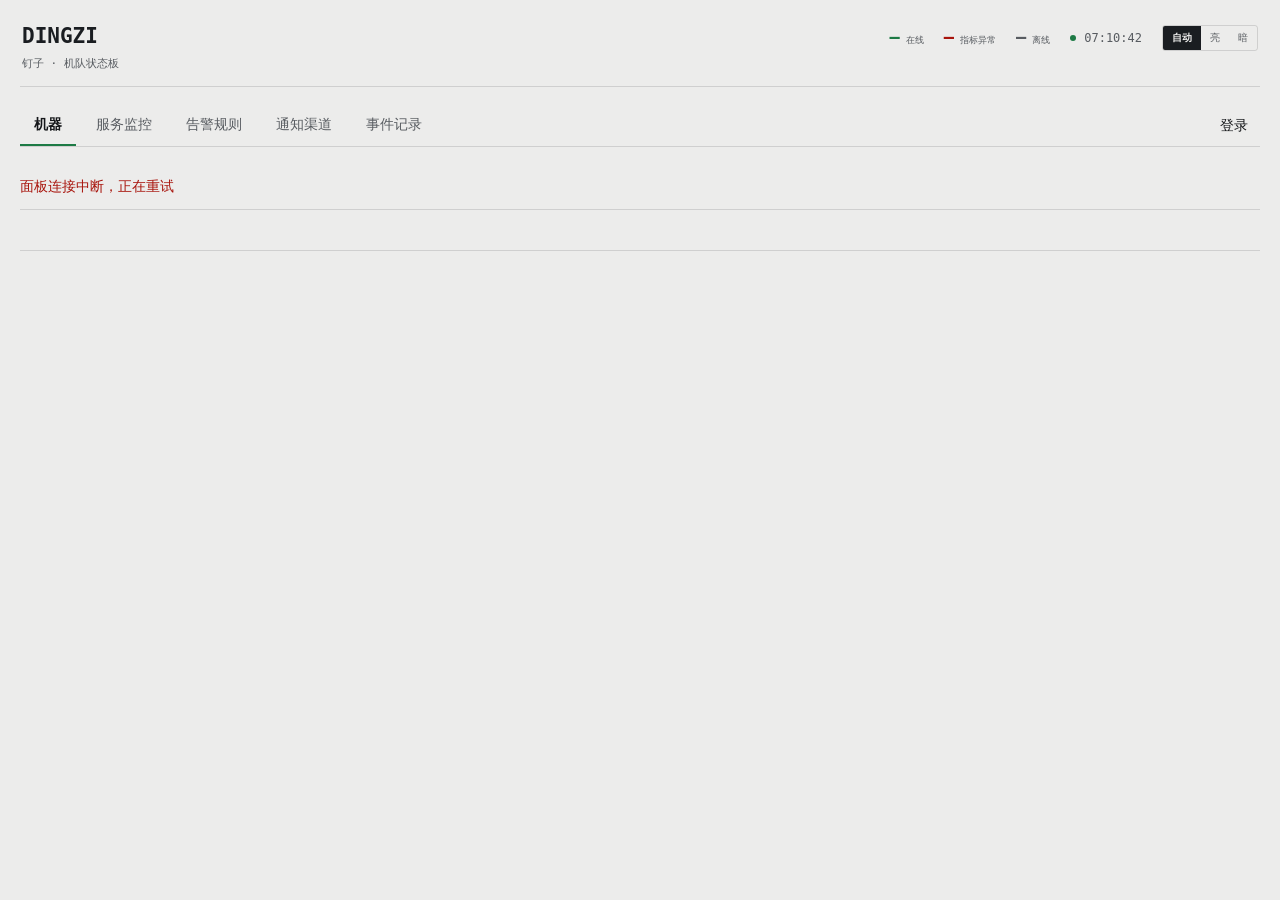
==== commit 8fe80c2f: "fix: 修复监控分支复审问题并补齐升级文档 BREAKING CHANGE: 本分支的 Agent 认证改为 UUID 与单机 token。面板、Agent 和安装脚本必须配套升级，v0.1.1 及" ====
--- a/internal/server/web/index.html
+++ b/internal/server/web/index.html
@@ -411,14 +411,16 @@
     '<span class="num '+tone+'">'+v+'%</span>'+
     (c?'<span class="sub">'+(c==="warn"?"告警":"注意")+'</span>':'')+
     '</div>'+segs(v,c)+'</div>'}
+function billedTraffic(inBytes,outBytes,mode){
+  return mode==='out'?outBytes:mode==='max'?Math.max(inBytes,outBytes):inBytes+outBytes;
+}
 function quota(m){
   const io='<span class="fv"><i>↓</i>'+human(m.net_in_total)+
     ' <i>↑</i>'+human(m.net_out_total)+'</span>';
   if(!m.quota_bytes)return '<div class="fx w2"><span class="fk">流量</span>'+io+
     '<span class="fv k">未设配额</span></div>';
   const mode=m.quota_mode||"sum";
-  const used=mode==="out"?m.net_out_total:mode==="max"
-    ?Math.max(m.net_in_total,m.net_out_total):m.net_in_total+m.net_out_total;
+  const used=billedTraffic(m.net_in_total,m.net_out_total,mode);
   const p=Math.min(100,Math.round(used/m.quota_bytes*100)), c=qband(p);
   return '<div class="fx w2"><span class="fk">流量</span>'+io+
     '<span class="fv'+(c?" ":" k")+'">'+p+'% / '+human(m.quota_bytes)+
--- a/internal/server/web/app.css
+++ b/internal/server/web/app.css
@@ -53,7 +53,7 @@
 .up,.recovered,.delivered{color:var(--ok)}
 .down,.firing,.failed{color:var(--warn)}
 .unknown,.skipped,.paused{color:var(--ink-dim)}
-.pending{color:var(--caution)}
+.pending,.waiting{color:var(--caution)}
 .editor{position:fixed;inset:0;margin:auto;width:min(520px,calc(100% - 28px));max-height:calc(100dvh - 36px);overflow:auto;border:1px solid var(--edge);border-radius:5px;background:var(--board);color:var(--ink);padding:22px;box-shadow:0 18px 60px rgba(0,0,0,.35)}
 dialog::backdrop{background:rgba(0,0,0,.6)}
 .editor-header{display:flex;align-items:center;gap:10px;margin-bottom:22px}
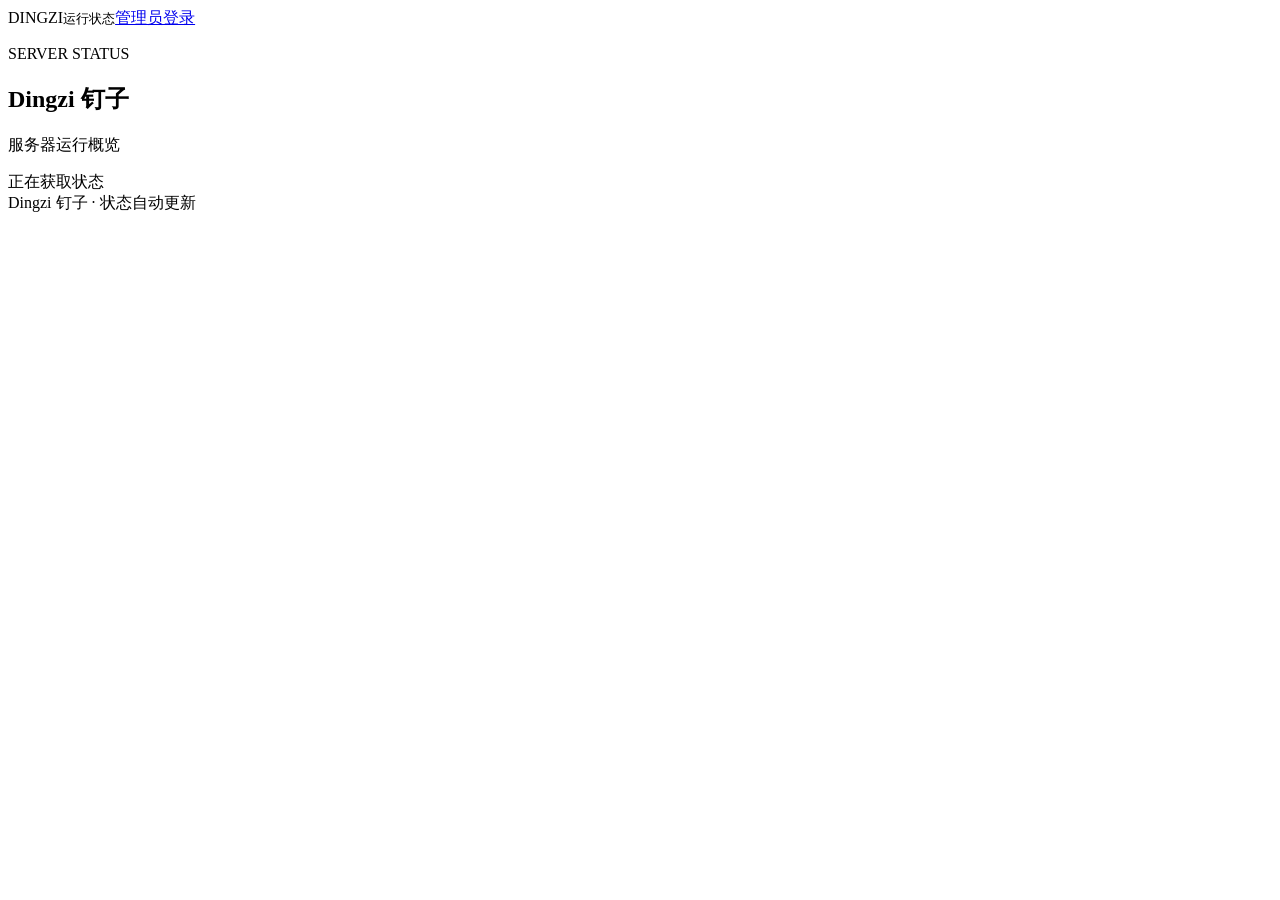
==== commit fe691af3: "feat: release Dingzi 0.1.0" ====
--- a/internal/server/web/index.html
+++ b/internal/server/web/index.html
@@ -5,652 +5,19 @@
 <meta name="viewport" content="width=device-width, initial-scale=1">
 <meta name="color-scheme" content="dark light">
 <title>Dingzi 钉子</title>
-<!-- xterm.js, vendored rather than loaded from a CDN: the panel is one binary
-     with no outbound dependencies, and a monitoring tool that needs the
-     internet to render is a monitoring tool that fails when you need it.
-     MIT licensed, see vendor/LICENSE-xterm. -->
-<link rel="stylesheet" href="vendor/xterm.css">
+<link rel="stylesheet" href="/base.css">
+<link rel="stylesheet" href="/app.css">
 </head>
-<body>
-<!--
-THESIS: A fleet panel read the way a departure board is read — from across the
-room, before you decide to care. Refuses the category's rounded-card dashboard
-with a donut chart and a gradient accent.
-OWN-WORLD: Near-black board ground, amber readouts in recessed wells. Segmented
-LED bars whose lit count carries the value, so magnitude survives without
-colour. A board marks an exception loudly: a machine in trouble takes a filled
-status band across its header, the way a cancelled service does. Light theme is
-the printed timetable — black ink on paper, colour reserved for exceptions.
-STORY: The operator sees which headers are banded and knows the fleet's state
-without reading a number.
-FIRST VIEWPORT: Board header with live clock and fleet tally; beneath it a grid
-of machine blocks, four saturation metrics loud, static facts quiet.
-FORM: Transit departure board, candidate 6 of 7, seed f4ae58b6. Chosen by the
-author over the rack panel and the bar signature.
-FINISH: unreviewed and undocumented is unfinished; this build ends with the finish review, the verdict, DESIGN.md, and every shipping raster carrying its provenance
--->
-<style>
-/* ---- tokens -------------------------------------------------------------
-   Dark is the board itself. Light is not a washed-out board: it is the printed
-   timetable, where normal entries are black ink and only exceptions take
-   colour. That inversion is what fixes the light theme's contrast — the old
-   amber-on-paper readouts sat at 4.18:1, under the 4.5:1 floor. */
-:root{
-  --ground:#08090b; --board:#13161b; --board-lo:#0e1116; --well:#080a0d;
-  --edge:rgba(255,255,255,.07);
-  --ink:#e9e7e2; --ink-dim:#8a8780;
-  --val:#ffb000;              /* normal readout */
-  --caution:#ffd400; --warn:#ff4133; --ok:#3ad17c;
-  --band:#ff4133;             /* header band on an in-trouble machine */
-  /* Ink on the band is the board's own ground, not white: white on this red is
-     3.47:1, and darkening the band to fix that would cost it the loudness that
-     makes it the anchor. Dark-on-bright is what warning signage does anyway, and
-     it reads as punched out of the board. #08090b on #ff4133 = 5.66:1. */
-  --band-ink:#08090b;
-  /* The 告警 tag is a light chip standing off the red band, carrying ink deeper
-     than the band itself: --band on white is only 3.47:1, and this tag is what
-     keeps state off colour alone. #c62519 on #f7f5f2 = 4.9:1. */
-  --flag-bg:#f7f5f2; --flag-ink:#c62519;
-  --lamp-glow:1;              /* LEDs emit on the dark board */
-  --hatch:rgba(255,255,255,.045);
-  --mono:ui-monospace,SFMono-Regular,"SF Mono",Menlo,Consolas,monospace;
-  --sans:-apple-system,BlinkMacSystemFont,"Segoe UI","Noto Sans SC","PingFang SC","Microsoft YaHei",sans-serif;
-  --r:3px;
-}
-/* Light: printed timetable. Measured against --well #e2e2df —
-   ink #1a1d21 15.2:1 · caution #7a4a00 6.0:1 · warn #a8140c 6.1:1 · dim #585c61 5.2:1.
-   All clear 4.5:1. Normal readouts are ink, not amber, so the colour that does
-   appear means something. */
-@media (prefers-color-scheme:light){
-  :root[data-theme=auto]{
-    --ground:#ececeb; --board:#f7f7f6; --board-lo:#f0f0ee; --well:#e2e2df;
-    --edge:rgba(0,0,0,.12);
-    --ink:#15171a; --ink-dim:#585c61;
-    --val:#1a1d21; --caution:#7a4a00; --warn:#a8140c; --ok:#1d7a45;
-    --band:#a8140c; --band-ink:#fff; --flag-bg:#fff; --flag-ink:#8f1109;
-    --lamp-glow:0;            /* printed status dots do not emit light */
-    --hatch:rgba(0,0,0,.055);
-  }
-}
-:root[data-theme=light]{
-  --ground:#ececeb; --board:#f7f7f6; --board-lo:#f0f0ee; --well:#e2e2df;
-  --edge:rgba(0,0,0,.12);
-  --ink:#15171a; --ink-dim:#585c61;
-  --val:#1a1d21; --caution:#7a4a00; --warn:#a8140c; --ok:#1d7a45;
-  --band:#a8140c; --band-ink:#fff; --flag-bg:#fff; --flag-ink:#8f1109;
-  --lamp-glow:0;
-  --hatch:rgba(0,0,0,.055);
-}
-*{box-sizing:border-box;margin:0;padding:0}
-html{-webkit-text-size-adjust:100%}
-body{
-  background:var(--ground); color:var(--ink);
-  font-family:var(--sans); font-size:14px; line-height:1.4;
-  padding:22px 20px 56px; min-height:100vh;
-  font-variant-numeric:tabular-nums;
-}
-/* Browser surfaces belong to the design too — these ship as browser defaults
-   otherwise, which is the cheapest tell that a page was assembled. */
-::selection{background:var(--val);color:var(--ground)}
-:root{caret-color:var(--val);scrollbar-color:var(--edge) transparent;scrollbar-width:thin}
-::-webkit-scrollbar{width:11px;height:11px}
-::-webkit-scrollbar-track{background:transparent}
-::-webkit-scrollbar-thumb{background:var(--edge);border-radius:6px}
-::-webkit-scrollbar-thumb:hover{background:var(--ink-dim)}
-:focus-visible{outline:2px solid var(--val);outline-offset:2px}
-
-/* ---- board header ------------------------------------------------------- */
-.board{max-width:1560px;margin:0 auto}
-.masthead{
-  display:flex;align-items:baseline;gap:18px;flex-wrap:wrap;
-  padding:0 2px 14px;border-bottom:1px solid var(--edge);margin-bottom:18px;
-}
-.wordmark{
-  font-family:var(--mono);font-size:19px;font-weight:700;letter-spacing:.30em;
-  text-transform:uppercase;color:var(--val);
-}
-.wordmark small{
-  display:block;font-size:9px;letter-spacing:.34em;color:var(--ink-dim);
-  margin-top:5px;font-weight:400;
-}
-.tally{display:flex;gap:20px;margin-left:auto;align-items:center;flex-wrap:wrap}
-.tally b{font-family:var(--mono);font-size:17px;font-weight:600}
-.tally i{
-  font-style:normal;font-size:9px;letter-spacing:.20em;text-transform:uppercase;
-  color:var(--ink-dim);margin-left:6px;
-}
-.t-on b{color:var(--ok)} .t-warn b{color:var(--warn)} .t-off b{color:var(--ink-dim)}
-/* Now-marker: a board nobody can date lies when the feed dies. */
-.clock{
-  font-family:var(--mono);font-size:12px;letter-spacing:.14em;color:var(--ink-dim);
-  display:flex;align-items:center;gap:8px;
-}
-.clock .beat{
-  width:6px;height:6px;border-radius:50%;background:var(--ok);
-  box-shadow:0 0 calc(8px * var(--lamp-glow)) var(--ok);
-  animation:beat 2s steps(1,end) infinite;
-}
-@keyframes beat{0%,49%{opacity:1}50%,100%{opacity:.18}}
-.themer{display:flex;border:1px solid var(--edge);border-radius:var(--r);overflow:hidden}
-.themer button{
-  font:inherit;font-size:10px;letter-spacing:.14em;text-transform:uppercase;
-  padding:5px 9px;background:transparent;color:var(--ink-dim);border:0;cursor:pointer;
-}
-.themer button[aria-pressed=true]{background:var(--val);color:var(--ground);font-weight:700}
-
-.grid{display:grid;gap:14px;grid-template-columns:repeat(auto-fill,minmax(430px,1fr))}
-@media (max-width:940px){.grid{grid-template-columns:1fr}}
-
-/* ---- machine block ------------------------------------------------------ */
-.mc{
-  background:linear-gradient(180deg,var(--board) 0%,var(--board-lo) 100%);
-  border:1px solid var(--edge);border-radius:var(--r);
-  padding:0 0 11px;position:relative;overflow:hidden;
-}
-.mc.is-off{background:var(--board-lo)}
-/* Offline hatch — state as pattern, never colour alone. */
-.mc.is-off::before{
-  content:"";position:absolute;inset:0;pointer-events:none;
-  background:repeating-linear-gradient(45deg,transparent 0 7px,var(--hatch) 7px 14px);
-}
-/* THE ANCHOR. A 9px lamp against ten equal wells gave the eye nothing to catch,
-   so a machine in trouble takes a filled band across its whole header — what a
-   board does to a cancelled service. This is the card-level signal that makes
-   the fleet readable without reading a number. */
-.mc-head{
-  display:flex;align-items:center;gap:10px;
-  padding:11px 14px 10px;border-bottom:1px solid var(--edge);
-  background:rgba(0,0,0,.16);
-}
-:root[data-theme=light] .mc-head,
-:root[data-theme=auto] .mc-head{background:rgba(0,0,0,.035)}
-@media (prefers-color-scheme:dark){:root[data-theme=auto] .mc-head{background:rgba(0,0,0,.16)}}
-.mc.is-warn .mc-head{background:var(--band);border-bottom-color:var(--band)}
-.mc.is-warn .mc-name,.mc.is-warn .mc-spec{color:var(--band-ink)}
-/* No opacity on the spec here: fading ink against the band is what pushed it
-   under the contrast floor. It is already quiet by size. */
-.lamp{width:9px;height:9px;border-radius:50%;flex:none;background:var(--ok);
-  box-shadow:0 0 calc(9px * var(--lamp-glow)) var(--ok)}
-.lamp.off{background:var(--well);box-shadow:inset 0 0 0 1px var(--edge)}
-/* On a banded header the lamp reads as a hole punched in the band. A glowing
-   green dot inside a red band would be two conflicting signals. */
-.mc.is-warn .lamp{background:var(--band-ink);box-shadow:none}
-.mc-name{font-family:var(--mono);font-size:16px;font-weight:600;letter-spacing:.05em}
-/* Text marker beside the lamp: colourblind- and distance-safe. */
-.mc-flag{
-  font-family:var(--mono);font-size:9px;letter-spacing:.16em;text-transform:uppercase;
-  padding:2px 6px;border-radius:2px;font-weight:700;
-}
-.mc.is-warn .mc-flag{background:var(--flag-bg);color:var(--flag-ink)}
-.mc-flag.off{background:var(--well);color:var(--ink-dim);box-shadow:inset 0 0 0 1px var(--edge)}
-.mc-spec{
-  margin-left:auto;text-align:right;font-family:var(--mono);font-size:10px;
-  color:var(--ink-dim);line-height:1.5;
-}
-
-/* ---- tier 1: the four saturation metrics, loud ---------------------------
-   PRODUCT.md principle 3: unequal information, unequal weight. These four say
-   whether the machine is in trouble, so they get the size and the bars. */
-.sat{padding:12px 14px 0;display:grid;grid-template-columns:1fr 1fr;gap:9px 14px}
-.mod{min-width:0}
-.mod-k{
-  font-family:var(--mono);font-size:9px;letter-spacing:.20em;text-transform:uppercase;
-  color:var(--ink-dim);margin-bottom:4px;
-}
-/* Recessed well. No fold seam: at this size a 1px line across the middle of a
-   numeral reads as a strikethrough, not a hinge. */
-.well{
-  background:var(--well);border-radius:2px;box-shadow:inset 0 0 0 1px var(--edge);
-  padding:5px 8px;display:flex;align-items:baseline;gap:7px;
-  transform-origin:50% 50%;backface-visibility:hidden;
-}
-.well.flipping{animation:flip .19s ease-out}
-@keyframes flip{
-  0%{transform:perspective(220px) rotateX(-84deg);filter:brightness(1.5)}
-  100%{transform:perspective(220px) rotateX(0);filter:brightness(1)}
-}
-@media (prefers-reduced-motion:reduce){
-  .well.flipping{animation:none}
-  .clock .beat{animation:none}
-}
-.num{font-family:var(--mono);font-size:18px;font-weight:600;color:var(--val)}
-.num.caution{color:var(--caution)} .num.warn{color:var(--warn)}
-.num.dead,.num.zero{color:var(--ink-dim)}
-.sub{font-family:var(--mono);font-size:10px;color:var(--ink-dim);margin-left:auto;
-  white-space:nowrap}
-.num.caution+.sub{color:var(--caution)} .num.warn+.sub{color:var(--warn)}
-
-/* Segmented bar: lit-segment COUNT carries the value, so magnitude reads
-   without relying on hue. */
-.segs{display:flex;gap:2px;margin-top:5px;height:7px}
-.seg{flex:1;background:var(--edge);border-radius:1px}
-.seg.on{background:var(--val)}
-.seg.on.caution{background:var(--caution)}
-.seg.on.warn{background:var(--warn)}
-.mc.is-off .seg{background:var(--edge)}
-
-/* ---- tier 2: reference facts, quiet ------------------------------------- */
-.facts{padding:11px 14px 0;margin-top:10px;border-top:1px solid var(--edge);
-  display:grid;grid-template-columns:1fr 1fr;gap:6px 14px}
-.fx{display:flex;align-items:baseline;gap:8px;min-width:0}
-.fk{font-family:var(--mono);font-size:9px;letter-spacing:.17em;text-transform:uppercase;
-  color:var(--ink-dim);flex:none}
-.fv{font-family:var(--mono);font-size:13px;color:var(--ink)}
-.fv.k{color:var(--ink-dim)}
-.fv i{font-style:normal;color:var(--ink-dim)}
-.fv em{font-style:normal;color:var(--ink-dim);padding:0 1px}
-.w2{grid-column:1/-1}
-/* Quota: the bar is scaled to the cap, so the tick marks the 80% caution line
-   rather than restating the bar's own end. */
-.quota{position:relative;margin-top:5px}
-.limit{position:absolute;top:-3px;bottom:-3px;left:80%;width:2px;background:var(--ink);
-  opacity:.5}
-.legend{
-  max-width:1560px;margin:26px auto 0;padding-top:14px;border-top:1px solid var(--edge);
-  font-family:var(--mono);font-size:10px;letter-spacing:.10em;color:var(--ink-dim);
-  display:flex;gap:9px 22px;flex-wrap:wrap;
-}
-.legend b{color:var(--ink);font-weight:600}
-
-/* ---- phone --------------------------------------------------------------
-   Last, so these win the cascade over the rules they override.
-   The saturation metrics STAY two-up: collapsing all ten fields to one column
-   cost 612px per machine, which is a ~30,000px scroll at the 50-machine ceiling
-   PRODUCT.md names, on the viewport it calls first-class. */
-@media (max-width:560px){
-  body{padding:16px 12px 44px}
-  .masthead{gap:11px;padding-bottom:12px}
-  .tally{margin-left:0;width:100%;gap:13px}
-  .tally b{font-size:15px}
-  .wordmark{font-size:16px}
-  .wordmark small{font-size:8px}
-  .mc-head{padding:10px 12px 9px}
-  .mc-name{font-size:15px}
-  .mc-spec{font-size:9px}
-  .sat{padding:11px 12px 0;gap:8px 10px}
-  .num{font-size:16px}
-  .facts{padding:10px 12px 0;grid-template-columns:1fr;gap:5px}
-  .legend{gap:7px 16px}
-}
-/* ── terminal ─────────────────────────────────────────────────────────────
-   A service panel opening on the board, not a separate application. The
-   terminal's own colours are already amber-on-near-black, so it needs no
-   reconciling with the board — it needs a frame that reads as part of it. */
-.mc-term{
-  margin-left:auto;align-self:start;
-  font:600 11px/1 var(--mono);letter-spacing:.06em;
-  color:var(--val);background:var(--well);
-  border:1px solid var(--edge);border-radius:var(--r);
-  padding:4px 7px;cursor:pointer;
-}
-.mc-term:hover{border-color:var(--val)}
-.mc-term:focus-visible{outline:2px solid var(--val);outline-offset:2px}
-/* On a card whose header is a solid warning band, the button sits on that band
-   and must take its ink from it or it disappears into the colour. */
-.mc.is-warn .mc-term{color:var(--band-ink);border-color:rgba(0,0,0,.35);
-  background:rgba(0,0,0,.12)}
-
-.term-wrap{
-  position:fixed;inset:0;z-index:50;display:none;
-  background:color-mix(in srgb,var(--ground) 88%,transparent);
-  backdrop-filter:blur(3px);
-  padding:min(4vh,32px) min(4vw,32px);
-}
-.term-wrap[data-open="1"]{display:flex}
-.term-box{
-  margin:auto;width:100%;max-width:1100px;height:100%;max-height:760px;
-  display:flex;flex-direction:column;
-  background:var(--board);border:1px solid var(--edge);border-radius:var(--r);
-  box-shadow:0 24px 64px rgba(0,0,0,.45);overflow:hidden;
-}
-.term-head{
-  display:flex;align-items:center;gap:10px;
-  padding:9px 12px;background:var(--board-lo);
-  border-bottom:1px solid var(--edge);
-}
-.term-title{font:600 13px/1.2 var(--sans);color:var(--ink)}
-.term-shell{font:400 11px/1.2 var(--mono);color:var(--ink-dim)}
-/* The exposure is stated in the frame, every session. An operator who opened a
-   root shell on a container should not have to remember that they did. */
-.term-warn{
-  font:600 10px/1 var(--mono);letter-spacing:.04em;
-  color:var(--flag-ink);background:var(--flag-bg);
-  padding:3px 6px;border-radius:2px;
-}
-.term-x{
-  margin-left:auto;font:600 15px/1 var(--mono);
-  color:var(--ink-dim);background:none;border:0;cursor:pointer;padding:4px 8px;
-}
-.term-x:hover{color:var(--warn)}
-.term-x:focus-visible{outline:2px solid var(--val);outline-offset:2px}
-.term-body{flex:1;min-height:0;background:var(--well);padding:8px 10px}
-.term-body .xterm{height:100%}
-@media (max-width:560px){
-  .term-wrap{padding:0}
-  .term-box{max-height:none;border-radius:0;border:0}
-  .term-shell{display:none}
-}
-</style>
-<link rel="stylesheet" href="app.css">
-<div class="board">
-  <header class="masthead">
-    <div class="wordmark">DINGZI<small>钉子 · 机队状态板</small></div>
-    <div class="tally">
-      <span class="t-on"><b id="n-on">—</b><i>在线</i></span>
-      <span class="t-warn"><b id="n-warn">—</b><i>指标异常</i></span>
-      <span class="t-off"><b id="n-off">—</b><i>离线</i></span>
-      <span class="clock"><span class="beat" aria-hidden="true"></span><span id="clk">--:--:--</span></span>
-      <div class="themer" role="group" aria-label="主题">
-        <button type="button" data-t="auto" aria-pressed="true">自动</button>
-        <button type="button" data-t="light" aria-pressed="false">亮</button>
-        <button type="button" data-t="dark" aria-pressed="false">暗</button>
-      </div>
-    </div>
-  </header>
-  <nav class="navigation" aria-label="主导航">
-    <a href="#fleet" data-view="fleet" aria-current="page">机器</a>
-    <a href="#monitors" data-view="monitors">服务监控</a>
-    <a href="#alerts" data-view="alerts">告警规则</a>
-    <a href="#channels" data-view="channels">通知渠道</a>
-    <a href="#events" data-view="events">事件记录</a>
-    <button type="button" class="auth-button" id="auth-button">登录</button>
-  </nav>
-  <p id="connection-status" class="connection-status" role="status">正在连接面板</p>
-  <main>
-    <section id="fleet-view"><div class="grid" id="grid"></div><p class="empty" id="fleet-empty" hidden>尚未有探针上报</p></section>
-    <section id="workspace" hidden></section>
-  </main>
-  <footer class="legend"><span id="src"></span><span id="term-note"></span></footer>
-</div>
-<dialog class="term-wrap" id="term-wrap"
-     aria-labelledby="term-title">
-  <div class="term-box">
-    <div class="term-head">
-      <span class="term-title" id="term-title">终端</span>
-      <span class="term-shell" id="term-shell"></span>
-      <span class="term-warn">以 agent 的用户身份运行</span>
-      <button class="term-x icon-button" id="term-x" aria-label="关闭终端" title="关闭终端"><span class="icon" style="--icon:url(vendor/icons/x.svg)"></span></button>
-    </div>
-    <div class="term-body" id="term-body"></div>
-  </div>
-</dialog>
-<dialog id="editor" class="editor" aria-labelledby="editor-title"></dialog>
-<div id="feedback" role="status" class="feedback" hidden></div>
-
-<script src="vendor/xterm.js"></script>
-<script src="vendor/addon-fit.js"></script>
-<script>
-"use strict";
-const T={caution:70,warn:90};
-const band=v=>v>=T.warn?"warn":v>=T.caution?"caution":"";
-const qband=v=>v>=95?"warn":v>=80?"caution":"";
-// esc guards every agent-supplied string on its way into HTML. The machine name
-// comes from a hostname or an operator's input, and the platform strings come
-// from the agent, so none of them are the panel's to trust.
-function esc(s){return String(s==null?"":s)
-  .replace(/&/g,"&amp;").replace(/</g,"&lt;").replace(/>/g,"&gt;")
-  .replace(/"/g,"&quot;").replace(/'/g,"&#39;")}
-function human(b){const u=["B","K","M","G","T","P"];let i=0;
-  while(b>=1024&&i<u.length-1){b/=1024;i++}
-  return (b<10&&i>0?b.toFixed(1):Math.round(b))+u[i]}
-function dur(s){if(!s)return "—";const d=Math.floor(s/86400);
-  if(d>0)return d+"天";const h=Math.floor(s/3600);
-  if(h>0)return h+"小时";return Math.max(1,Math.floor(s/60))+"分钟"}
-function segs(v,cls){let h='<div class="segs" aria-hidden="true">';
-  const on=Math.round(v/5);
-  for(let i=0;i<20;i++)h+='<div class="seg'+(i<on?" on "+cls:"")+'"></div>';
-  return h+"</div>"}
-// Tier 1: loud. Lit-segment count carries magnitude; the text marker carries
-// caution and warn without relying on hue.
-function sat(k,v,off){
-  if(off)return '<div class="mod"><div class="mod-k">'+k+'</div><div class="well">'+
-    '<span class="num dead">——</span></div>'+segs(0,"")+'</div>';
-  v=Math.round(v*10)/10;
-  const c=band(v), tone=v===0?"zero":c;
-  return '<div class="mod"><div class="mod-k">'+k+'</div><div class="well">'+
-    '<span class="num '+tone+'">'+v+'%</span>'+
-    (c?'<span class="sub">'+(c==="warn"?"告警":"注意")+'</span>':'')+
-    '</div>'+segs(v,c)+'</div>'}
-function billedTraffic(inBytes,outBytes,mode){
-  return mode==='out'?outBytes:mode==='max'?Math.max(inBytes,outBytes):inBytes+outBytes;
-}
-function quota(m){
-  const io='<span class="fv"><i>↓</i>'+human(m.net_in_total)+
-    ' <i>↑</i>'+human(m.net_out_total)+'</span>';
-  if(!m.quota_bytes)return '<div class="fx w2"><span class="fk">流量</span>'+io+
-    '<span class="fv k">未设配额</span></div>';
-  const mode=m.quota_mode||"sum";
-  const used=billedTraffic(m.net_in_total,m.net_out_total,mode);
-  const p=Math.min(100,Math.round(used/m.quota_bytes*100)), c=qband(p);
-  return '<div class="fx w2"><span class="fk">流量</span>'+io+
-    '<span class="fv'+(c?" ":" k")+'">'+p+'% / '+human(m.quota_bytes)+
-    ' ('+mode+')</span></div>'+
-    '<div class="w2 quota">'+segs(p,c)+'<span class="limit"></span></div>'}
-function card(m){
-  const off=!m.online;
-  const hot=!off&&[m.cpu,m.mem,m.swap,m.disk].some(v=>v>=T.warn);
-  return '<article class="mc'+(off?" is-off":"")+(hot?" is-warn":"")+'">'+
-    '<div class="mc-head">'+
-      '<span class="lamp'+(off?" off":"")+'" aria-hidden="true"></span>'+
-      '<a class="mc-name" href="#machine/'+m.id+'">'+esc(m.name)+'</a>'+
-      (off?'<span class="mc-flag off">离线</span>':
-       hot?'<span class="mc-flag">告警</span>':'')+
-      '<span class="mc-spec">'+esc(m.platform)+' '+esc(m.platform_version)+'<br>'+
-        esc(m.arch)+' · '+m.cores+'核'+m.threads+'线</span>'+
-      // Shown only where a terminal can actually open: the panel allows it, the
-      // agent allows it, and the machine is online.
-      ((AUTHED&&PANEL_TERMINAL&&m.terminal&&!off)
-        ?'<button class="mc-term" data-id="'+m.id+'" data-name="'+esc(m.name)+
-         '" title="打开终端" aria-label="打开 '+esc(m.name)+' 的终端">'+icon('terminal')+'</button>':'')+
-    '</div>'+
-    '<div class="sat">'+sat("CPU",m.cpu,off)+sat("内存",m.mem,off)+
-      sat("交换",m.swap,off)+sat("硬盘",m.disk,off)+'</div>'+
-    '<div class="facts">'+
-      '<div class="fx"><span class="fk">负载</span><span class="fv'+(off?" k":"")+'">'+
-        (off?"——":m.load.map(x=>x.toFixed(2)).join('<em>/</em>'))+'</span></div>'+
-      '<div class="fx"><span class="fk">在线</span><span class="fv'+(off?" k":"")+'">'+
-        (off?"离线 "+dur(m.offline_for):dur(m.uptime))+'</span></div>'+
-      '<div class="fx w2"><span class="fk">网速</span><span class="fv'+(off?" k":"")+'">'+
-        (off?"——":'<i>↓</i>'+human(m.net_in_speed)+'/s <i>↑</i>'+
-          human(m.net_out_speed)+'/s')+'</span></div>'+
-      (off?'<div class="fx w2"><span class="fk">流量</span>'+
-        '<span class="fv k">——</span></div>':quota(m))+
-    '</div><div class="machine-actions"><a class="text-link" href="#machine/'+m.id+'">'+icon('chart-no-axes-combined')+'历史</a>'+
-      (AUTHED?tool('settings','设置 '+m.name,'machine-edit',m.id):'')+'</div></article>'}
-
-const grid=document.getElementById("grid");
-function render(list){
-  const focused=document.activeElement;
-  const key=grid.contains(focused)?{href:focused.getAttribute('href'),id:focused.dataset.id,action:focused.dataset.action}:null;
-  const markup=list.map(card).join("");
-  if(grid.innerHTML!==markup){
-    grid.innerHTML=markup;
-    if(key){const match=[...grid.querySelectorAll('a,button')].find(el=>key.href?el.getAttribute('href')===key.href:el.dataset.id===key.id&&el.dataset.action===key.action);if(match)match.focus({preventScroll:true})}
-  }
-  const on=list.filter(m=>m.online).length;
-  const hot=list.filter(m=>m.online&&
-    [m.cpu,m.mem,m.swap,m.disk].some(v=>v>=T.warn)).length;
-  document.getElementById("n-on").textContent=on;
-  document.getElementById("n-warn").textContent=hot;
-  document.getElementById("n-off").textContent=list.length-on;
-}
-// PANEL_TERMINAL is whether the panel itself allows terminals. A machine also
-// has to have an agent started with --allow-terminal; both must agree before the
-// button appears, so an operator is never offered a control that always fails.
-let PANEL_TERMINAL=false,AUTHED=false,FLEET=[],loadingFleet=false;
-
-// Keep the renderer independent of API field names.
-function adapt(row,now){
-  return {id:row.id,name:row.name,online:row.online,
-    platform:row.platform,platform_version:"",arch:row.arch,
-    cores:row.cpu_cores,threads:row.cpu_threads,
-    cpu:row.cpu,mem:row.mem,swap:row.swap,disk:row.disk,
-    load:[row.load1,row.load5,row.load15],
-    uptime:row.uptime,
-    offline_for:row.last_seen?Math.max(0,now-row.last_seen):0,
-    net_in_speed:row.net_in_speed,net_out_speed:row.net_out_speed,
-    net_in_total:row.traffic_in,net_out_total:row.traffic_out,
-    quota_bytes:row.quota,quota_mode:row.quota_mode,
-    terminal:row.terminal_enabled,skew_ms:row.skew_ms||0};
-}
-async function load(){
-  if(loadingFleet)return;
-  loadingFleet=true;
-  try{
-    const r=await fetch("/api/v1/servers",{headers:{"Accept":"application/json"},signal:AbortSignal.timeout(10000)});
-    if(!r.ok)throw new Error("HTTP "+r.status);
-    const d=await r.json();
-    PANEL_TERMINAL=!!d.terminal_enabled;
-    FLEET=d.servers||[];
-    render((d.servers||[]).map(row=>adapt(row,d.now)));
-    // An empty but reachable fleet is a real state, and it is not the same as a
-    // backend that is down. Saying so beats an unexplained empty page.
-    document.getElementById('fleet-empty').hidden=FLEET.length>0;
-    document.getElementById('connection-status').hidden=true;
-    grid.classList.remove('stale');
-    document.getElementById("src").textContent='最近更新 '+new Date(d.now*1000).toLocaleTimeString('zh-CN');
-  }catch{
-    PANEL_TERMINAL=false;
-    const status=document.getElementById('connection-status');
-    status.hidden=false;status.textContent='面板连接中断，正在重试'+(FLEET.length?'；以下为最后一次收到的数据':'');
-    grid.classList.add('stale');
-  }finally{loadingFleet=false}
-}
-
-const Q=new URLSearchParams(location.search);
-const STILL=Q.has("still");
-function tick(){const d=new Date();document.getElementById("clk").textContent=
-  [d.getHours(),d.getMinutes(),d.getSeconds()]
-    .map(x=>String(x).padStart(2,"0")).join(":")}
-if(STILL){document.getElementById("clk").textContent="14:32:07"}
-else{tick();setInterval(tick,1000);
-  // Poll. Without this the board shows whatever was true when the tab opened,
-  // which for a monitoring panel is worse than showing nothing.
-  setInterval(()=>{if(!document.hidden)load()},2000);}
-
-/* ── terminal ─────────────────────────────────────────────────────────────── */
-const TW=document.getElementById("term-wrap");
-let TERM=null,FIT=null,WS=null,LASTFOCUS=null;
-
-// Themes for xterm. Reusing the board's own tokens rather than xterm's defaults,
-// so the terminal is the same object as the panel around it.
-function termTheme(){
-  const cs=getComputedStyle(document.documentElement);
-  const v=n=>cs.getPropertyValue(n).trim();
-  const light=document.documentElement.dataset.theme==="light"||
-    (document.documentElement.dataset.theme==="auto"&&
-     !window.matchMedia("(prefers-color-scheme: dark)").matches);
-  return light
-    ? {background:v("--well")||"#e2e2df",foreground:"#15171a",cursor:"#15171a",
-       selectionBackground:"rgba(0,0,0,.18)"}
-    : {background:v("--well")||"#080a0d",foreground:"#e9e7e2",cursor:v("--val"),
-       selectionBackground:"rgba(255,176,0,.28)"};
-}
-
-function closeTerm(){
-  TW.dataset.open="";
-  TW.close();
-  if(WS){WS.onclose=null;WS.close();WS=null}
-  if(TERM){TERM.dispose();TERM=null;FIT=null}
-  document.getElementById("term-shell").textContent="";
-  if(LASTFOCUS&&document.body.contains(LASTFOCUS)){LASTFOCUS.focus()}
-}
-
-function openTerm(id,name){
-  if(!AUTHED){showLogin();return}
-  if(TERM)closeTerm();
-  LASTFOCUS=document.activeElement;
-  document.getElementById("term-title").textContent="终端 · "+name;
-  document.getElementById("term-shell").textContent="";
-  TW.dataset.open="1";
-  TW.showModal();
-
-  TERM=new Terminal({
-    fontFamily:getComputedStyle(document.documentElement)
-      .getPropertyValue("--mono").trim()||"monospace",
-    fontSize:13,lineHeight:1.2,cursorBlink:true,
-    scrollback:2000,theme:termTheme(),
-    // Terminal output is bytes, not text. Letting xterm decode UTF-8 itself from
-    // the raw stream is what makes a Chinese filename arrive intact even when it
-    // is split across two frames.
-    convertEol:false});
-  FIT=new FitAddon.FitAddon();
-  TERM.loadAddon(FIT);
-  TERM.open(document.getElementById("term-body"));
-  FIT.fit();
-  TERM.focus();
-
-  const proto=location.protocol==="https:"?"wss:":"ws:";
-  const url=proto+"//"+location.host+"/api/v1/servers/"+id+
-    "/terminal?cols="+TERM.cols+"&rows="+TERM.rows;
-  WS=new WebSocket(url);
-  WS.binaryType="arraybuffer";
-
-  WS.onmessage=ev=>{
-    if(typeof ev.data==="string"){
-      // Text frames are control messages. Notices are printed into the pane so a
-      // refusal reads as words instead of an empty terminal.
-      let c;try{c=JSON.parse(ev.data)}catch{return}
-      if(c.type==="notice"){TERM.writeln("\x1b[33m"+c.message+"\x1b[0m")}
-      else if(c.type==="ready"){
-        document.getElementById("term-shell").textContent=c.shell||"";
-      }
-      return;
-    }
-    TERM.write(new Uint8Array(ev.data));
-  };
-  WS.onerror=()=>{TERM.writeln("\x1b[31m连接失败\x1b[0m")};
-  WS.onclose=()=>{TERM.writeln("\r\n\x1b[90m[连接已关闭]\x1b[0m")};
-
-  // Keystrokes go out as binary so the bytes the shell receives are exactly the
-  // bytes the terminal produced.
-  const enc=new TextEncoder();
-  TERM.onData(d=>{if(WS&&WS.readyState===1)WS.send(enc.encode(d))});
-
-  // Resizing has to reach the pty, or top and vi draw into the wrong box.
-  TERM.onResize(({cols,rows})=>{
-    if(WS&&WS.readyState===1){
-      WS.send(JSON.stringify({type:"resize",cols,rows}));
-    }
-  });
-}
-
-let fitTimer=null;
-window.addEventListener("resize",()=>{
-  if(!FIT)return;
-  clearTimeout(fitTimer);
-  fitTimer=setTimeout(()=>{try{FIT.fit()}catch{}},80);
-});
-
-document.getElementById("term-x").addEventListener("click",closeTerm);
-TW.addEventListener('cancel',e=>{e.preventDefault();closeTerm()});
-document.addEventListener("keydown",e=>{
-  // Escape closes only when the terminal is open, and only when it is not the
-  // shell that wants the key: xterm consumes Escape for the application, so this
-  // listener sees it on the document only when the pane has no focus.
-  if(e.key==="Escape"&&TW.dataset.open==="1"&&
-     !document.getElementById("term-body").contains(document.activeElement)){
-    closeTerm();
-  }
-});
-// Delegated, because cards are re-rendered on every poll and a listener bound to
-// a button would be discarded two seconds later.
-grid.addEventListener("click",e=>{
-  const b=e.target.closest(".mc-term");
-  if(!b)return;
-  openTerm(b.dataset.id,b.dataset.name);
-});
-
-const html=document.documentElement;
-const btns=[...document.querySelectorAll(".themer button")];
-function setT(t,persist){html.dataset.theme=t;
-  if(persist!==false)try{localStorage.setItem("dingzi-theme",t)}catch{}
-  btns.forEach(b=>b.setAttribute("aria-pressed",String(b.dataset.t===t)))}
-btns.forEach(b=>b.onclick=()=>setT(b.dataset.t));
-const forced=Q.get("theme");
-let stored=null;try{stored=localStorage.getItem("dingzi-theme")}catch{}
-setT(forced||stored||"auto",!forced);
-</script>
-<script src="app.js"></script>
+<body class="public-page">
+<main class="public-board">
+  <header class="public-header"><span class="wordmark">DINGZI<small>运行状态</small></span><a class="text-link" href="/admin/">管理员登录</a></header>
+  <section class="public-intro"><p class="eyebrow">SERVER STATUS</p><h1 id="site-name">Dingzi 钉子</h1><p id="site-description">服务器运行概览</p></section>
+  <div class="public-summary"><span id="public-tally">正在获取状态</span><span id="public-updated"></span></div>
+  <p id="public-error" class="connection-status" role="status" hidden></p>
+  <div id="public-grid" class="public-grid" aria-label="机器运行概览"></div>
+  <p id="public-empty" class="empty" hidden>暂无机器状态</p>
+  <footer class="public-footer">Dingzi 钉子 · 状态自动更新</footer>
+</main>
+<script src="/theme.js"></script><script src="/public.js"></script>
 </body>
 </html>
